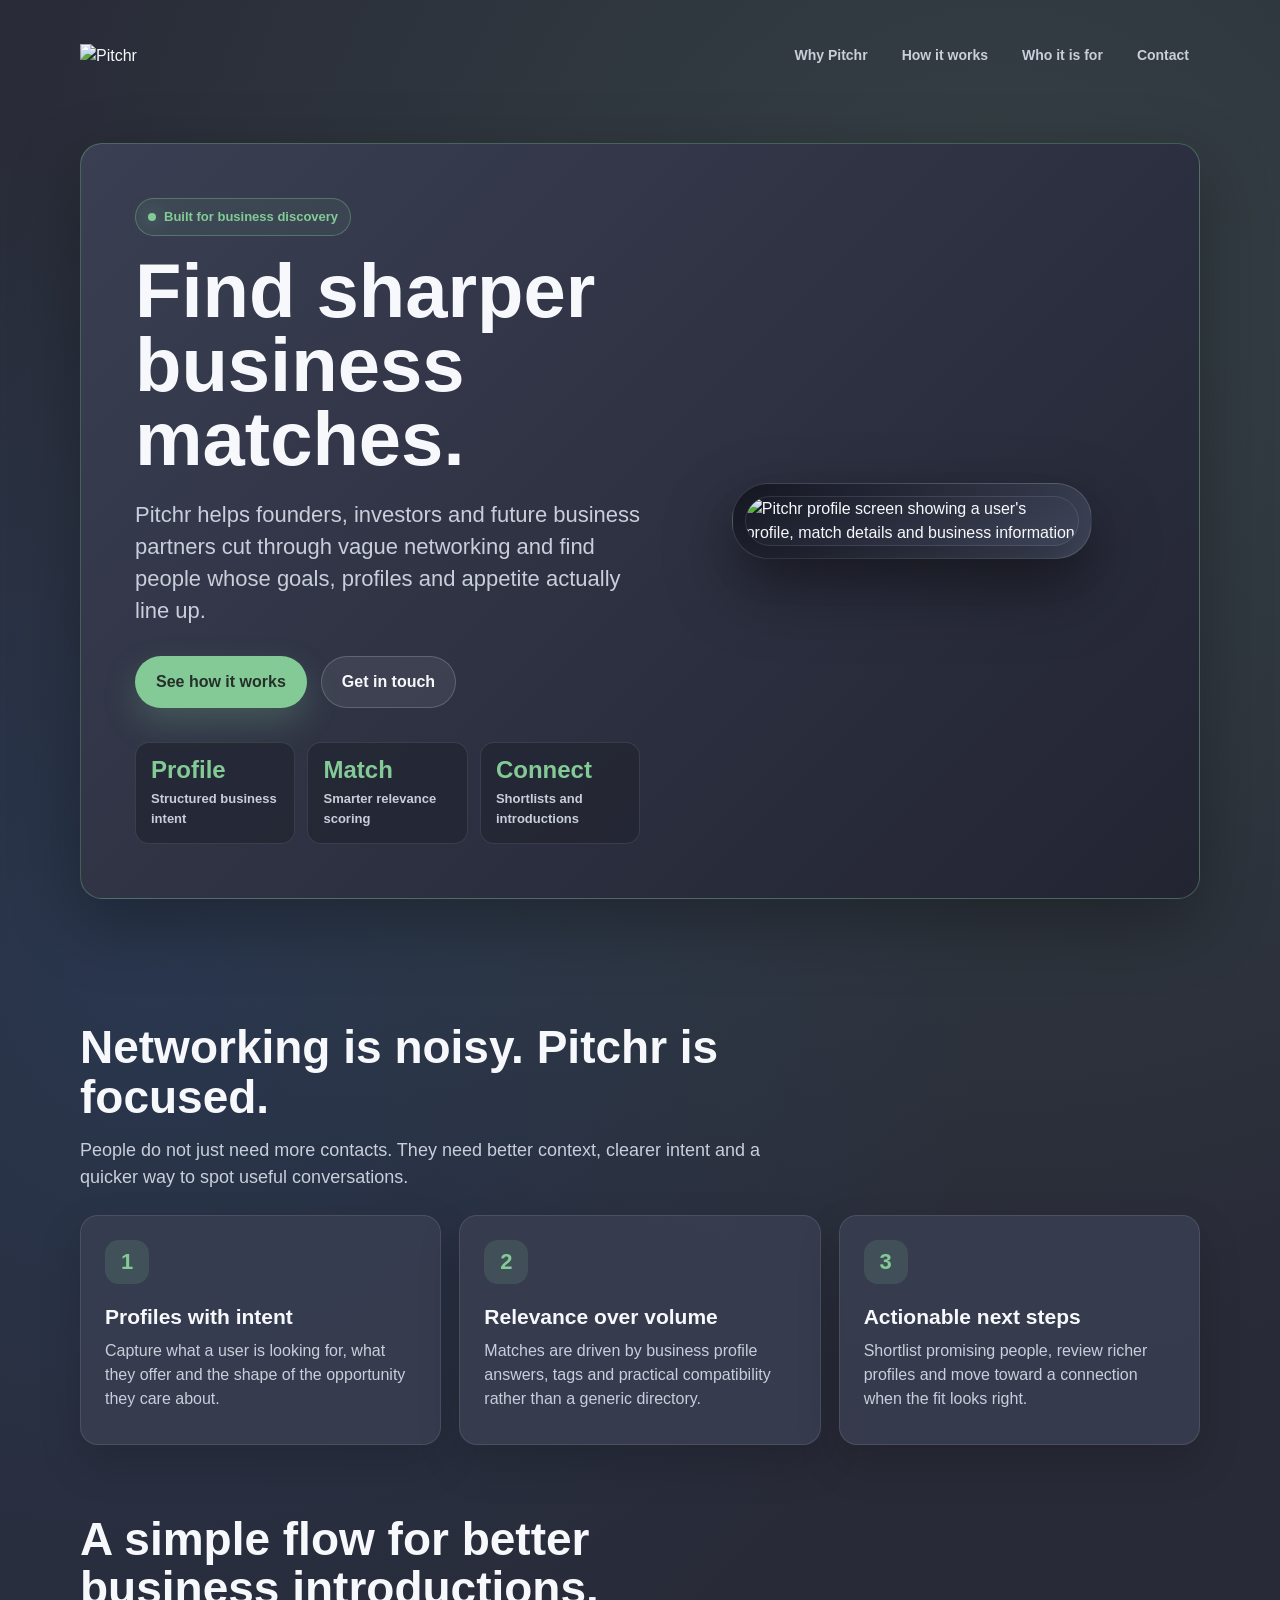
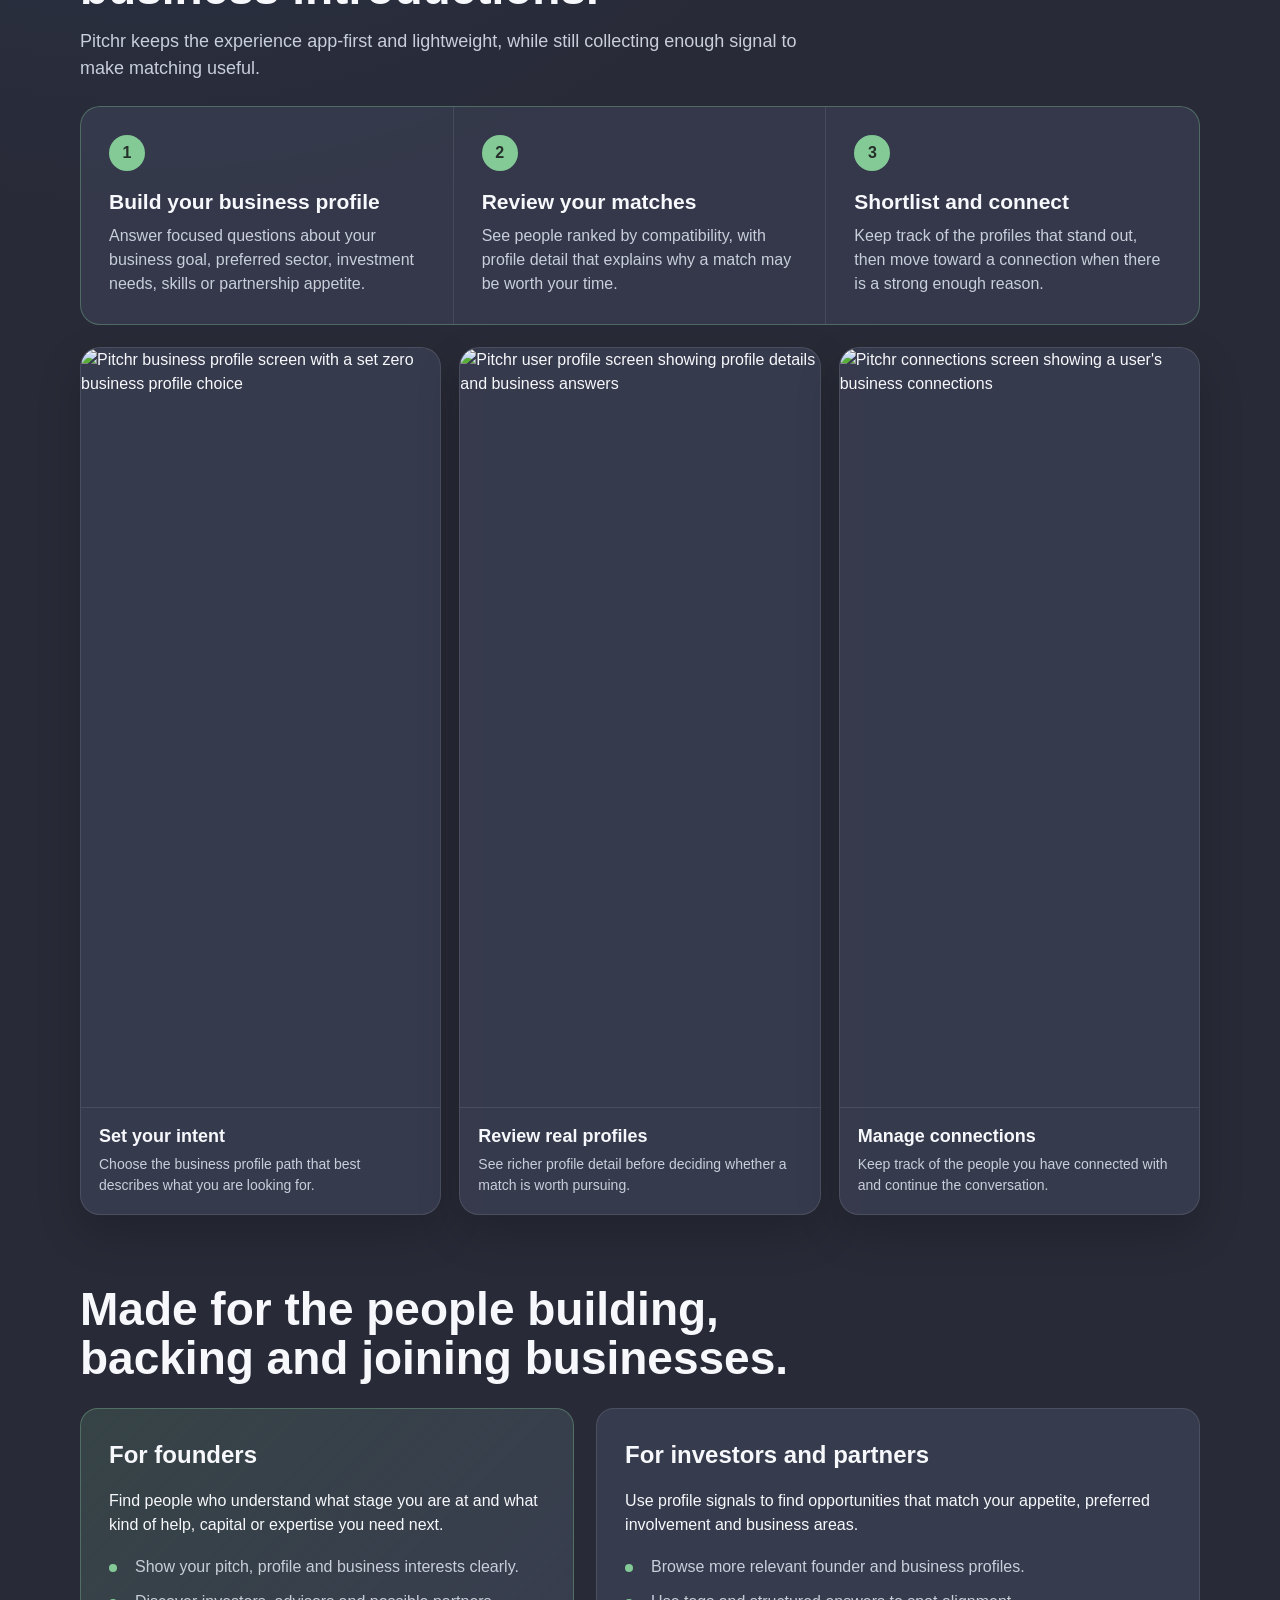
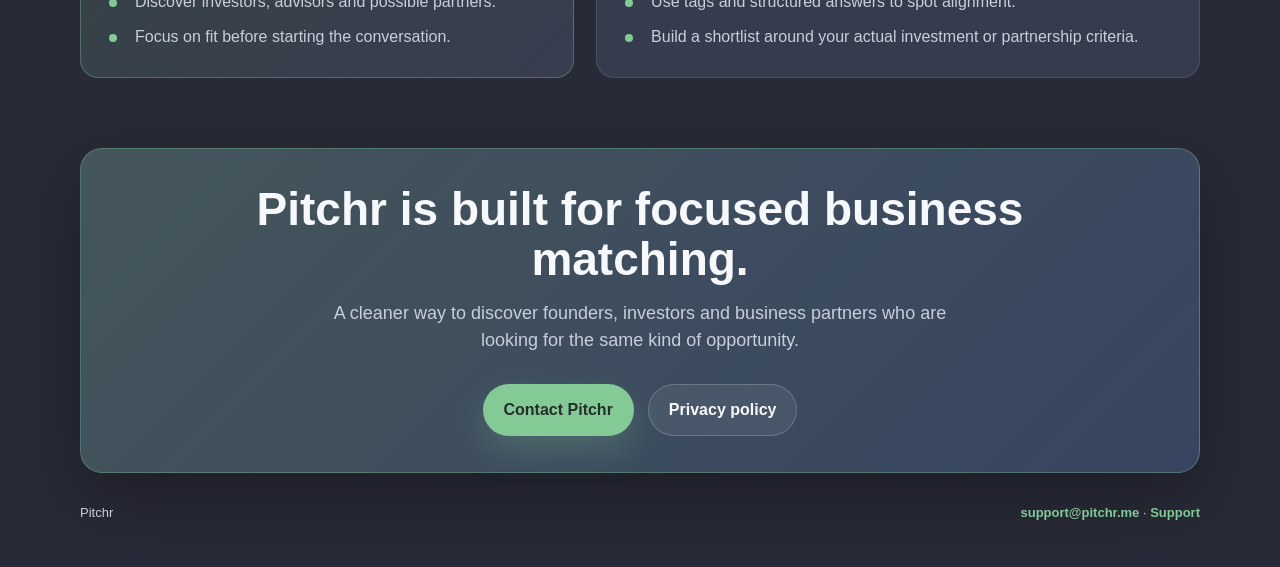
==== marketing/index.html @ c36b13b3 "Create index.html" ====
<!doctype html>
<html lang="en">
<head>
  <meta charset="utf-8">
  <meta name="viewport" content="width=device-width, initial-scale=1">
  <title>Pitchr - Business matching for founders, investors and partners</title>
  <meta name="description" content="Pitchr helps founders, investors and business partners find more relevant opportunities through structured profiles, smarter matches and focused connections.">
  <style>
    :root {
      --page: #282a37;
      --panel: #3a3f52;
      --panel-deep: #222431;
      --text: #f7f8fb;
      --muted: #c8ceda;
      --soft: #eef2f0;
      --green: #83ca96;
      --green-deep: #5fb878;
      --blue: #3493f5;
      --line: rgba(131, 202, 150, 0.34);
      --white-line: rgba(255, 255, 255, 0.10);
      --shadow: rgba(0, 0, 0, 0.30);
    }

    * {
      box-sizing: border-box;
    }

    html {
      scroll-behavior: smooth;
    }

    body {
      margin: 0;
      min-height: 100vh;
      background:
        radial-gradient(circle at 78% 8%, rgba(131, 202, 150, 0.14), transparent 30%),
        radial-gradient(circle at 12% 26%, rgba(52, 147, 245, 0.12), transparent 28%),
        var(--page);
      color: var(--text);
      font-family: Arial, Helvetica, sans-serif;
      line-height: 1.5;
    }

    a {
      color: inherit;
      text-decoration: none;
    }

    img {
      max-width: 100%;
    }

    .page {
      width: min(1120px, calc(100% - 32px));
      margin: 0 auto;
      padding: 26px 0 44px;
    }

    .nav {
      display: flex;
      align-items: center;
      justify-content: space-between;
      gap: 18px;
      padding: 10px 0 24px;
    }

    .logo {
      display: block;
      width: min(178px, 46vw);
      height: auto;
    }

    .nav-links {
      display: flex;
      align-items: center;
      gap: 12px;
      color: var(--muted);
      font-size: 14px;
      font-weight: 700;
    }

    .nav-links a {
      padding: 9px 11px;
      border-radius: 999px;
    }

    .nav-links a:hover,
    .nav-links a:focus {
      background: rgba(255, 255, 255, 0.08);
      color: var(--text);
    }

    .hero {
      position: relative;
      min-height: calc(100vh - 96px);
      display: grid;
      align-items: center;
      padding: 44px 0 54px;
    }

    .hero-card {
      position: relative;
      overflow: hidden;
      border: 1px solid var(--line);
      border-radius: 22px;
      background:
        linear-gradient(135deg, rgba(58, 63, 82, 0.98), rgba(34, 36, 49, 0.98)),
        var(--panel);
      box-shadow: 0 24px 70px var(--shadow);
    }

    .hero-inner {
      display: grid;
      grid-template-columns: minmax(0, 1.04fr) minmax(320px, 0.96fr);
      gap: 38px;
      align-items: center;
      padding: 54px;
    }

    .eyebrow {
      display: inline-flex;
      align-items: center;
      gap: 8px;
      width: fit-content;
      margin-bottom: 18px;
      padding: 8px 12px;
      border: 1px solid rgba(131, 202, 150, 0.36);
      border-radius: 999px;
      color: var(--green);
      background: rgba(131, 202, 150, 0.08);
      font-size: 13px;
      font-weight: 800;
    }

    .eyebrow::before {
      content: "";
      width: 8px;
      height: 8px;
      border-radius: 50%;
      background: var(--green);
      box-shadow: 0 0 18px rgba(131, 202, 150, 0.72);
    }

    h1 {
      margin: 0;
      max-width: 700px;
      font-size: clamp(42px, 6vw, 76px);
      line-height: 0.98;
      letter-spacing: 0;
    }

    .lead {
      max-width: 610px;
      margin: 22px 0 0;
      color: var(--muted);
      font-size: clamp(18px, 2vw, 22px);
      line-height: 1.45;
    }

    .actions {
      display: flex;
      flex-wrap: wrap;
      gap: 14px;
      margin-top: 30px;
    }

    .button {
      display: inline-flex;
      align-items: center;
      justify-content: center;
      min-height: 48px;
      padding: 13px 20px;
      border-radius: 999px;
      font-size: 16px;
      font-weight: 800;
      border: 1px solid transparent;
    }

    .button.primary {
      background: var(--green);
      color: #26302a;
      box-shadow: 0 14px 34px rgba(131, 202, 150, 0.24);
    }

    .button.secondary {
      color: var(--text);
      border-color: rgba(255, 255, 255, 0.18);
      background: rgba(255, 255, 255, 0.07);
    }

    .hero-proof {
      display: grid;
      grid-template-columns: repeat(3, minmax(0, 1fr));
      gap: 12px;
      margin-top: 34px;
      max-width: 620px;
    }

    .proof-item {
      padding: 15px;
      border: 1px solid var(--white-line);
      border-radius: 14px;
      background: rgba(34, 36, 49, 0.72);
    }

    .proof-value {
      display: block;
      color: var(--green);
      font-size: 24px;
      font-weight: 900;
      line-height: 1;
    }

    .proof-label {
      display: block;
      margin-top: 7px;
      color: var(--muted);
      font-size: 13px;
      font-weight: 700;
    }

    .hero-shot {
      justify-self: center;
      width: min(360px, 100%);
      padding: 12px;
      border: 1px solid rgba(255, 255, 255, 0.14);
      border-radius: 36px;
      background: linear-gradient(145deg, #151722, #41475c);
      box-shadow: 0 28px 70px rgba(0, 0, 0, 0.38);
    }

    .hero-shot img {
      display: block;
      width: 100%;
      border-radius: 26px;
      border: 1px solid rgba(255, 255, 255, 0.10);
      box-shadow: 0 18px 42px rgba(0, 0, 0, 0.24);
    }

    .screenshot-grid {
      display: grid;
      grid-template-columns: repeat(3, minmax(0, 1fr));
      gap: 18px;
      align-items: start;
      margin-top: 22px;
    }

    .screenshot-card {
      overflow: hidden;
      border-radius: 20px;
      border: 1px solid var(--white-line);
      background: rgba(58, 63, 82, 0.84);
      box-shadow: 0 18px 44px rgba(0, 0, 0, 0.18);
    }

    .screenshot-card img {
      display: block;
      width: 100%;
      aspect-ratio: 9 / 19;
      object-fit: cover;
      object-position: top center;
    }

    .screenshot-caption {
      padding: 18px;
      border-top: 1px solid rgba(255, 255, 255, 0.09);
    }

    .screenshot-caption h3 {
      margin: 0 0 6px;
      font-size: 18px;
      line-height: 1.2;
    }

    .screenshot-caption p {
      margin: 0;
      color: var(--muted);
      font-size: 14px;
    }

    .section {
      padding: 70px 0 0;
    }

    .section-head {
      max-width: 720px;
      margin-bottom: 24px;
    }

    h2 {
      margin: 0;
      font-size: clamp(30px, 4vw, 46px);
      line-height: 1.08;
      letter-spacing: 0;
    }

    .section-head p {
      margin: 14px 0 0;
      color: var(--muted);
      font-size: 18px;
    }

    .feature-grid {
      display: grid;
      grid-template-columns: repeat(3, minmax(0, 1fr));
      gap: 18px;
    }

    .feature-card {
      min-height: 230px;
      padding: 24px;
      border-radius: 18px;
      background: rgba(58, 63, 82, 0.84);
      border: 1px solid var(--white-line);
      box-shadow: 0 18px 44px rgba(0, 0, 0, 0.16);
    }

    .icon {
      display: grid;
      place-items: center;
      width: 44px;
      height: 44px;
      margin-bottom: 20px;
      border-radius: 14px;
      background: rgba(131, 202, 150, 0.15);
      color: var(--green);
      font-size: 22px;
      font-weight: 900;
    }

    .feature-card h3,
    .step h3 {
      margin: 0 0 10px;
      font-size: 21px;
      line-height: 1.2;
    }

    .feature-card p,
    .step p {
      margin: 0;
      color: var(--muted);
    }

    .steps {
      display: grid;
      grid-template-columns: repeat(3, minmax(0, 1fr));
      gap: 0;
      border: 1px solid var(--line);
      border-radius: 20px;
      overflow: hidden;
      background: rgba(58, 63, 82, 0.72);
    }

    .step {
      padding: 28px;
      border-right: 1px solid rgba(255, 255, 255, 0.09);
    }

    .step:last-child {
      border-right: 0;
    }

    .step-number {
      display: inline-grid;
      place-items: center;
      width: 36px;
      height: 36px;
      margin-bottom: 18px;
      border-radius: 50%;
      background: var(--green);
      color: #26302a;
      font-weight: 900;
    }

    .audience {
      display: grid;
      grid-template-columns: 0.9fr 1.1fr;
      gap: 22px;
      align-items: stretch;
    }

    .audience-panel {
      padding: 28px;
      border-radius: 18px;
      background: rgba(58, 63, 82, 0.86);
      border: 1px solid var(--white-line);
    }

    .audience-panel.highlight {
      border-color: var(--line);
      background:
        linear-gradient(135deg, rgba(131, 202, 150, 0.16), rgba(58, 63, 82, 0.90));
    }

    .audience-panel h3 {
      margin: 0 0 12px;
      font-size: 24px;
    }

    .audience-list {
      display: grid;
      gap: 11px;
      margin: 18px 0 0;
      padding: 0;
      list-style: none;
    }

    .audience-list li {
      position: relative;
      padding-left: 26px;
      color: var(--muted);
    }

    .audience-list li::before {
      content: "";
      position: absolute;
      left: 0;
      top: 9px;
      width: 8px;
      height: 8px;
      border-radius: 50%;
      background: var(--green);
    }

    .cta {
      margin-top: 70px;
      padding: 36px;
      border-radius: 22px;
      border: 1px solid var(--line);
      background:
        linear-gradient(135deg, rgba(131, 202, 150, 0.18), rgba(52, 147, 245, 0.10)),
        rgba(58, 63, 82, 0.88);
      box-shadow: 0 24px 70px var(--shadow);
      text-align: center;
    }

    .cta h2 {
      max-width: 780px;
      margin: 0 auto;
    }

    .cta p {
      max-width: 640px;
      margin: 16px auto 0;
      color: var(--muted);
      font-size: 18px;
    }

    .cta .actions {
      justify-content: center;
    }

    footer {
      display: flex;
      justify-content: space-between;
      gap: 16px;
      flex-wrap: wrap;
      padding: 30px 0 0;
      color: var(--muted);
      font-size: 13px;
    }

    footer a {
      color: var(--green);
      font-weight: 800;
    }

    @media (max-width: 900px) {
      .hero {
        min-height: auto;
      }

      .hero-inner,
      .audience {
        grid-template-columns: 1fr;
      }

      .hero-shot {
        width: min(340px, 100%);
      }

      .feature-grid,
      .steps,
      .screenshot-grid {
        grid-template-columns: 1fr;
      }

      .step {
        border-right: 0;
        border-bottom: 1px solid rgba(255, 255, 255, 0.09);
      }

      .step:last-child {
        border-bottom: 0;
      }
    }

    @media (max-width: 640px) {
      .page {
        width: min(100% - 20px, 1120px);
        padding-top: 16px;
      }

      .nav {
        align-items: flex-start;
      }

      .nav-links {
        display: none;
      }

      .hero-inner {
        padding: 30px 20px;
      }

      .hero-proof {
        grid-template-columns: 1fr;
      }

      .section {
        padding-top: 48px;
      }

      .feature-card,
      .step,
      .audience-panel,
      .cta {
        padding: 22px;
      }
    }
  </style>
</head>
<body>
  <div class="page">
    <nav class="nav" aria-label="Main navigation">
      <a href="#top" aria-label="Pitchr home">
        <img class="logo" src="../assets/images/pitchr_logo.png" alt="Pitchr">
      </a>
      <div class="nav-links">
        <a href="#why">Why Pitchr</a>
        <a href="#how">How it works</a>
        <a href="#who">Who it is for</a>
        <a href="mailto:support@pitchr.me">Contact</a>
      </div>
    </nav>

    <main id="top">
      <section class="hero" aria-labelledby="hero-title">
        <div class="hero-card">
          <div class="hero-inner">
            <div>
              <span class="eyebrow">Built for business discovery</span>
              <h1 id="hero-title">Find sharper business matches.</h1>
              <p class="lead">
                Pitchr helps founders, investors and future business partners cut through vague networking and find people whose goals, profiles and appetite actually line up.
              </p>
              <div class="actions">
                <a class="button primary" href="#how">See how it works</a>
                <a class="button secondary" href="mailto:support@pitchr.me">Get in touch</a>
              </div>
              <div class="hero-proof" aria-label="Pitchr highlights">
                <div class="proof-item">
                  <span class="proof-value">Profile</span>
                  <span class="proof-label">Structured business intent</span>
                </div>
                <div class="proof-item">
                  <span class="proof-value">Match</span>
                  <span class="proof-label">Smarter relevance scoring</span>
                </div>
                <div class="proof-item">
                  <span class="proof-value">Connect</span>
                  <span class="proof-label">Shortlists and introductions</span>
                </div>
              </div>
            </div>

            <div class="hero-shot" aria-label="Pitchr app profile preview">
              <img src="einstein_profile.png" alt="Pitchr profile screen showing a user's profile, match details and business information">
            </div>
          </div>
        </div>
      </section>

      <section class="section" id="why" aria-labelledby="why-title">
        <div class="section-head">
          <h2 id="why-title">Networking is noisy. Pitchr is focused.</h2>
          <p>
            People do not just need more contacts. They need better context, clearer intent and a quicker way to spot useful conversations.
          </p>
        </div>
        <div class="feature-grid">
          <article class="feature-card">
            <div class="icon">1</div>
            <h3>Profiles with intent</h3>
            <p>Capture what a user is looking for, what they offer and the shape of the opportunity they care about.</p>
          </article>
          <article class="feature-card">
            <div class="icon">2</div>
            <h3>Relevance over volume</h3>
            <p>Matches are driven by business profile answers, tags and practical compatibility rather than a generic directory.</p>
          </article>
          <article class="feature-card">
            <div class="icon">3</div>
            <h3>Actionable next steps</h3>
            <p>Shortlist promising people, review richer profiles and move toward a connection when the fit looks right.</p>
          </article>
        </div>
      </section>

      <section class="section" id="how" aria-labelledby="how-title">
        <div class="section-head">
          <h2 id="how-title">A simple flow for better business introductions.</h2>
          <p>
            Pitchr keeps the experience app-first and lightweight, while still collecting enough signal to make matching useful.
          </p>
        </div>
        <div class="steps">
          <article class="step">
            <span class="step-number">1</span>
            <h3>Build your business profile</h3>
            <p>Answer focused questions about your business goal, preferred sector, investment needs, skills or partnership appetite.</p>
          </article>
          <article class="step">
            <span class="step-number">2</span>
            <h3>Review your matches</h3>
            <p>See people ranked by compatibility, with profile detail that explains why a match may be worth your time.</p>
          </article>
          <article class="step">
            <span class="step-number">3</span>
            <h3>Shortlist and connect</h3>
            <p>Keep track of the profiles that stand out, then move toward a connection when there is a strong enough reason.</p>
          </article>
        </div>
        <div class="screenshot-grid" aria-label="Pitchr app screenshots">
          <article class="screenshot-card">
            <img src="business_profile.png" alt="Pitchr business profile screen with a set zero business profile choice">
            <div class="screenshot-caption">
              <h3>Set your intent</h3>
              <p>Choose the business profile path that best describes what you are looking for.</p>
            </div>
          </article>
          <article class="screenshot-card">
            <img src="einstein_profile.png" alt="Pitchr user profile screen showing profile details and business answers">
            <div class="screenshot-caption">
              <h3>Review real profiles</h3>
              <p>See richer profile detail before deciding whether a match is worth pursuing.</p>
            </div>
          </article>
          <article class="screenshot-card">
            <img src="connections.png" alt="Pitchr connections screen showing a user's business connections">
            <div class="screenshot-caption">
              <h3>Manage connections</h3>
              <p>Keep track of the people you have connected with and continue the conversation.</p>
            </div>
          </article>
        </div>
      </section>

      <section class="section" id="who" aria-labelledby="who-title">
        <div class="section-head">
          <h2 id="who-title">Made for the people building, backing and joining businesses.</h2>
        </div>
        <div class="audience">
          <article class="audience-panel highlight">
            <h3>For founders</h3>
            <p>Find people who understand what stage you are at and what kind of help, capital or expertise you need next.</p>
            <ul class="audience-list">
              <li>Show your pitch, profile and business interests clearly.</li>
              <li>Discover investors, advisors and possible partners.</li>
              <li>Focus on fit before starting the conversation.</li>
            </ul>
          </article>
          <article class="audience-panel">
            <h3>For investors and partners</h3>
            <p>Use profile signals to find opportunities that match your appetite, preferred involvement and business areas.</p>
            <ul class="audience-list">
              <li>Browse more relevant founder and business profiles.</li>
              <li>Use tags and structured answers to spot alignment.</li>
              <li>Build a shortlist around your actual investment or partnership criteria.</li>
            </ul>
          </article>
        </div>
      </section>

      <section class="cta" aria-labelledby="cta-title">
        <h2 id="cta-title">Pitchr is built for focused business matching.</h2>
        <p>
          A cleaner way to discover founders, investors and business partners who are looking for the same kind of opportunity.
        </p>
        <div class="actions">
          <a class="button primary" href="mailto:support@pitchr.me">Contact Pitchr</a>
          <a class="button secondary" href="https://www.pitchr.me/privacy-policy/">Privacy policy</a>
        </div>
      </section>
    </main>

    <footer>
      <span>Pitchr</span>
      <span><a href="mailto:support@pitchr.me">support@pitchr.me</a> · <a href="https://www.pitchr.me/support/">Support</a></span>
    </footer>
  </div>
</body>
</html>
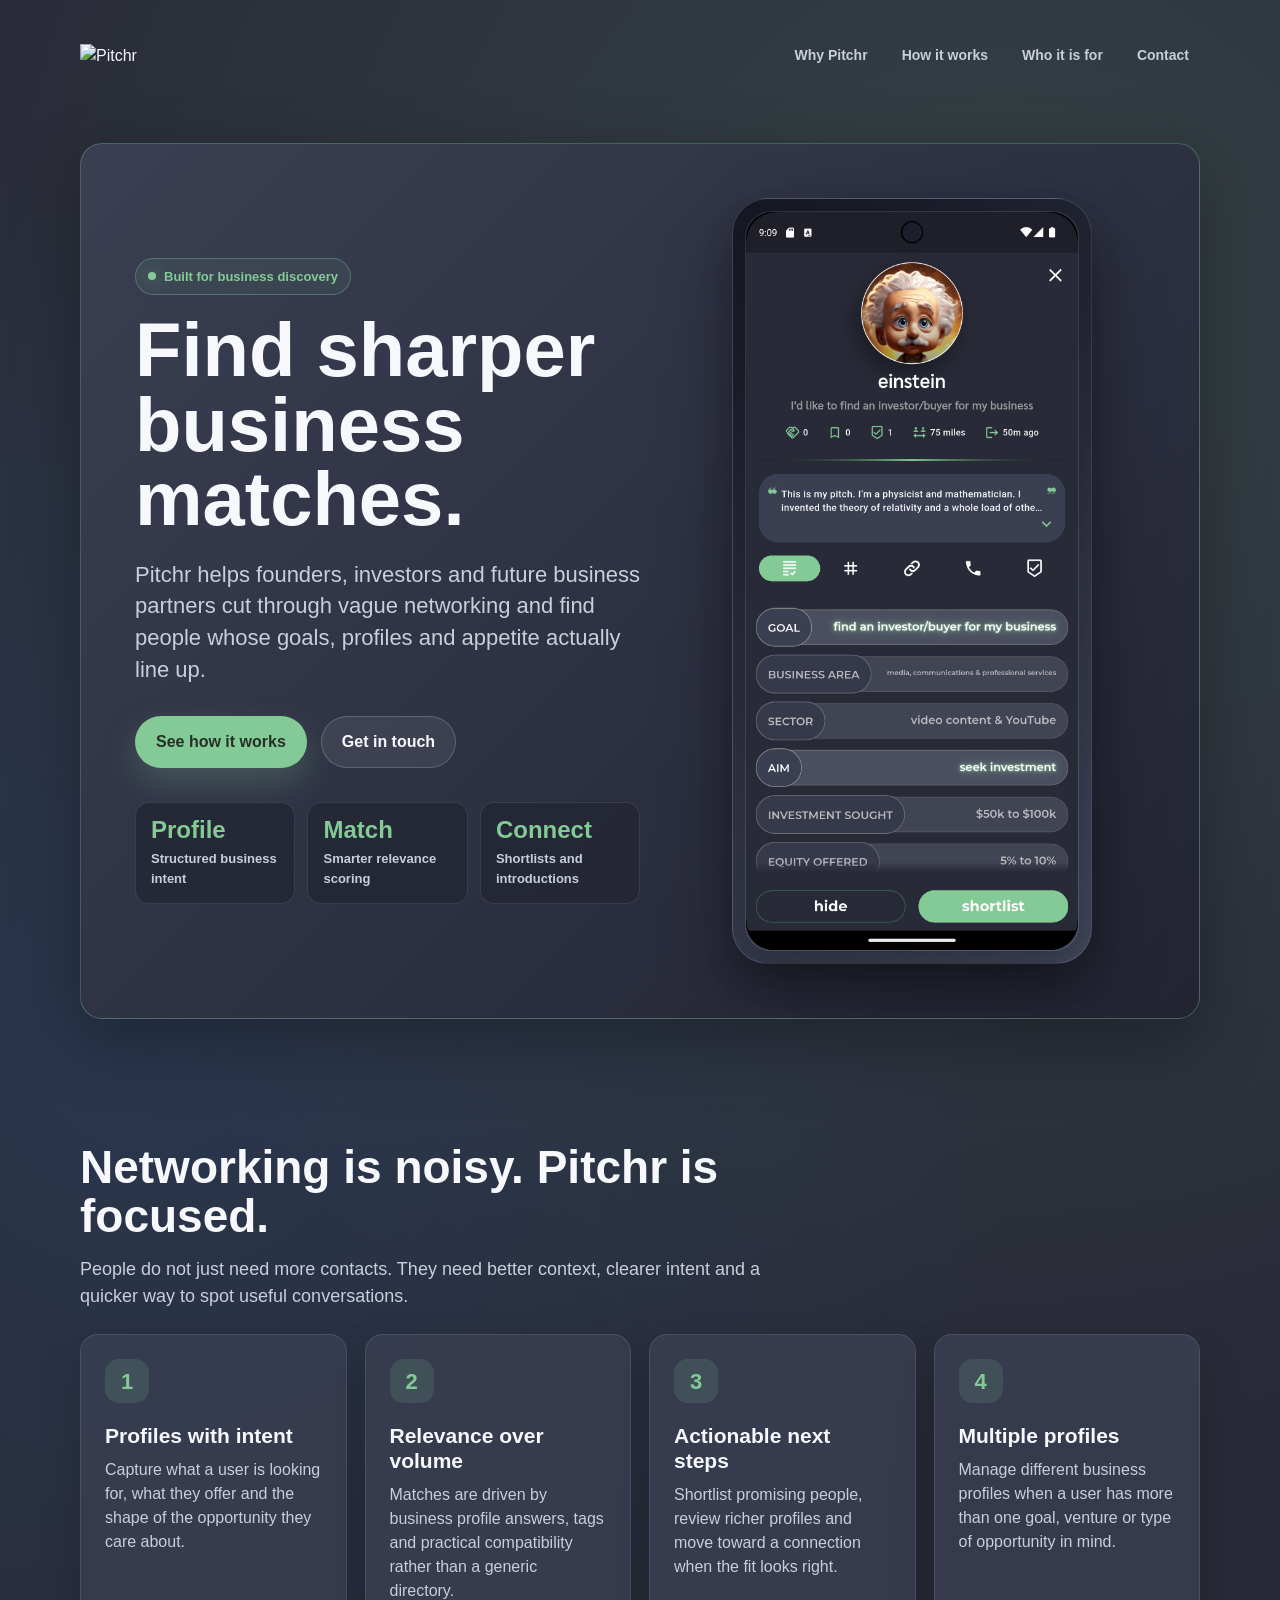
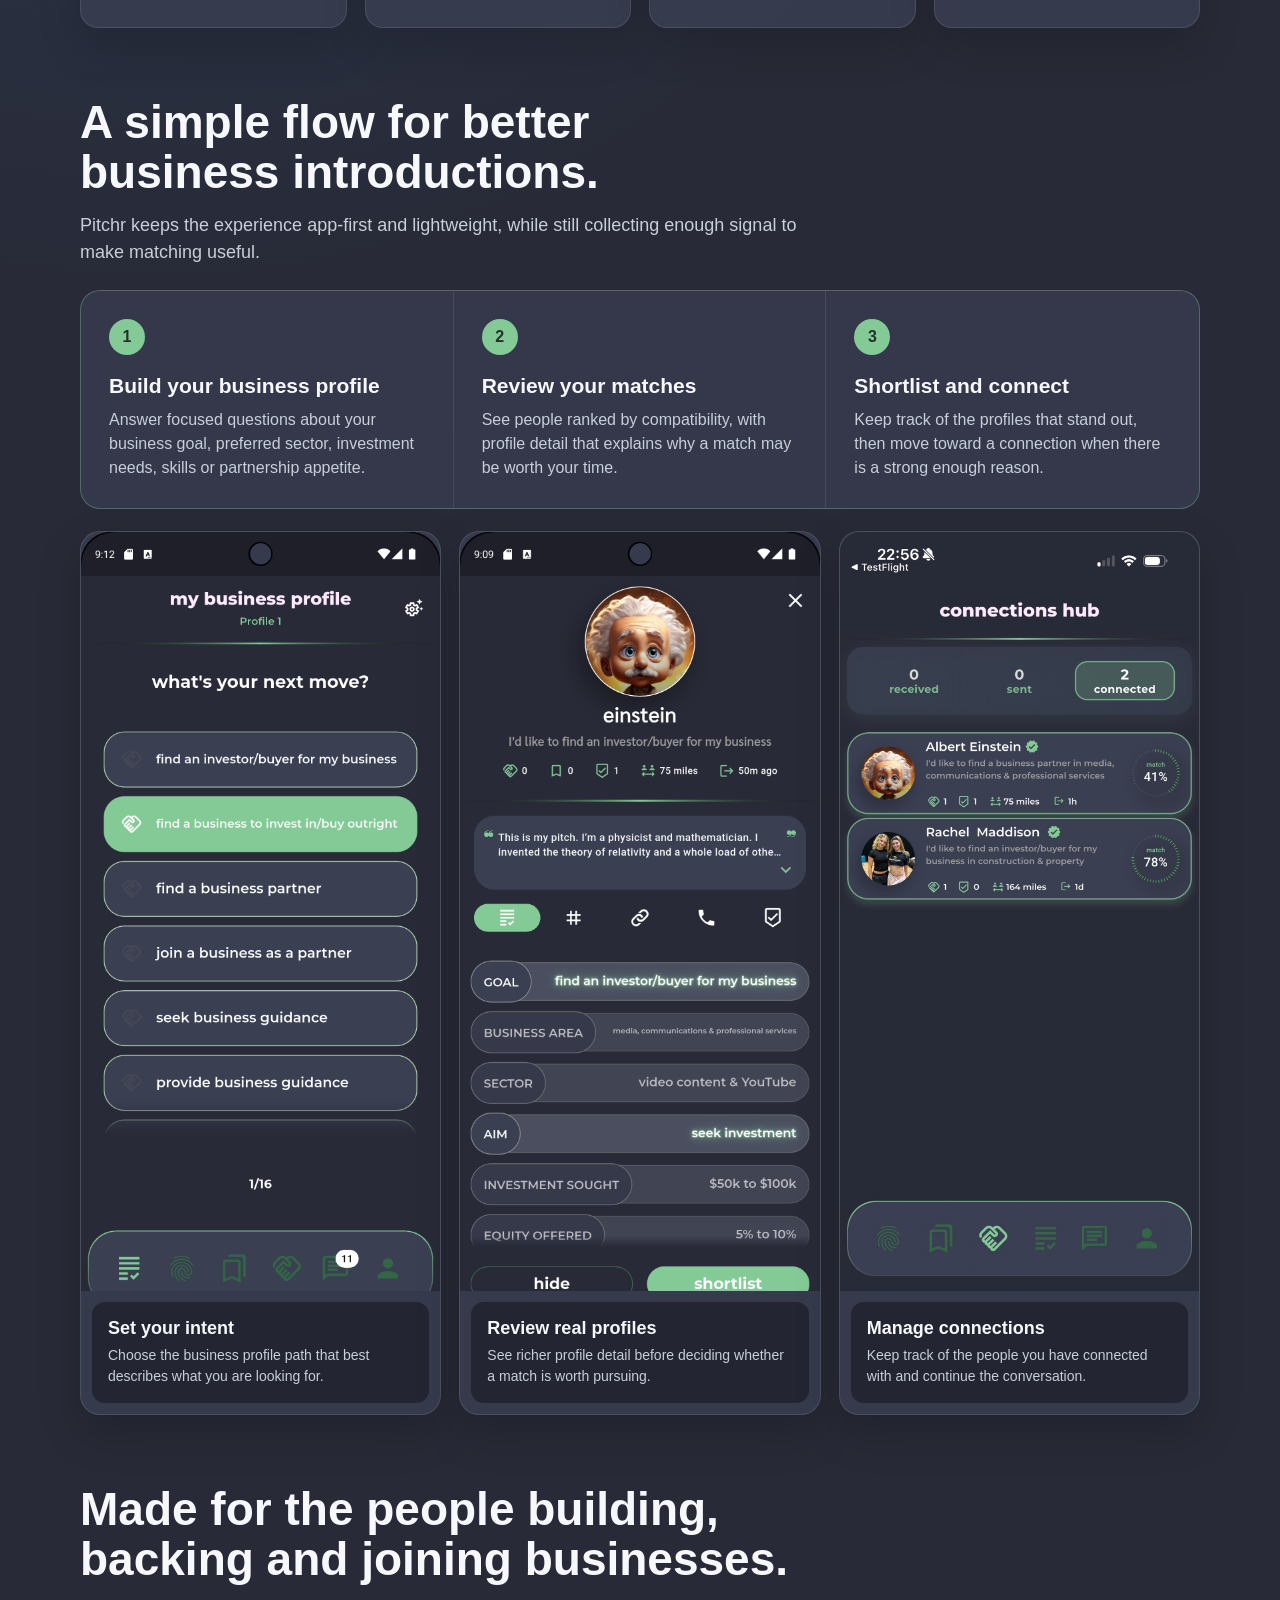
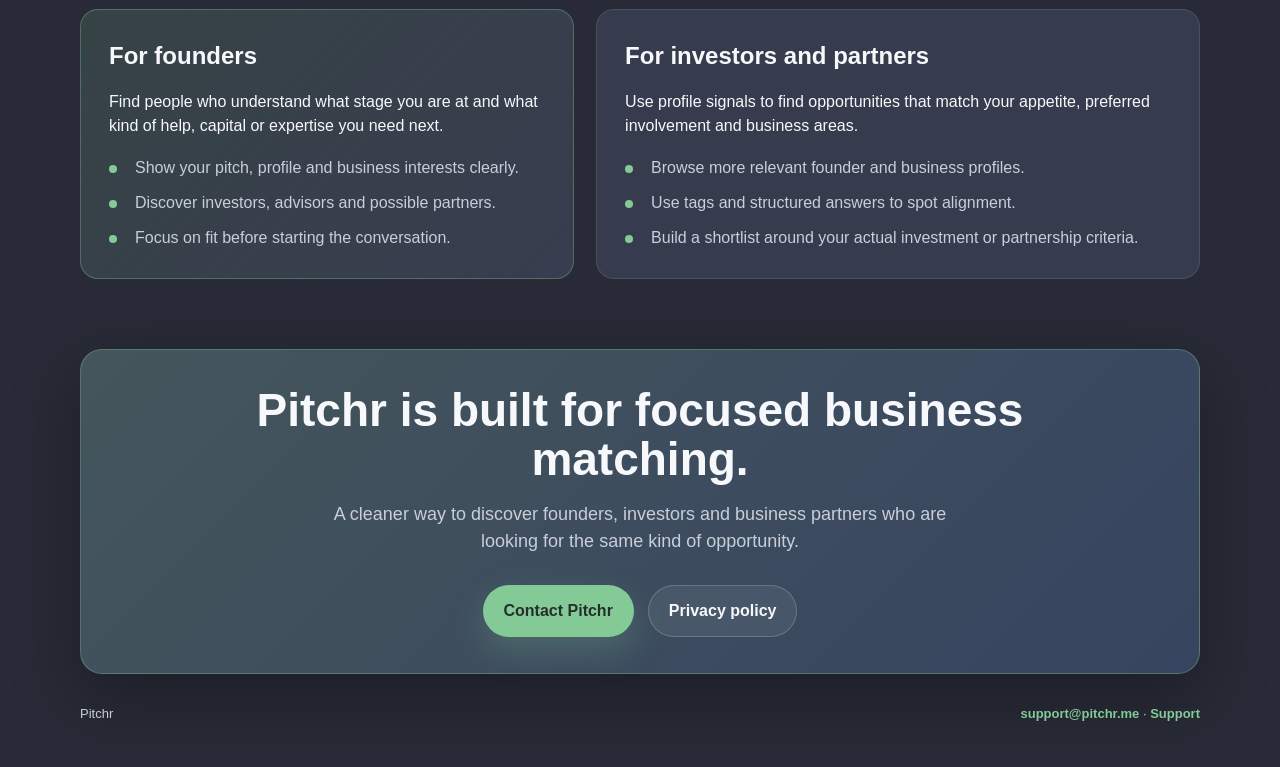
==== commit 5ae2e036: "Update index.html" ====
--- a/marketing/index.html
+++ b/marketing/index.html
@@ -246,7 +246,6 @@
     }
 
     .screenshot-card {
-      overflow: hidden;
       border-radius: 20px;
       border: 1px solid var(--white-line);
       background: rgba(58, 63, 82, 0.84);
@@ -256,14 +255,18 @@
     .screenshot-card img {
       display: block;
       width: 100%;
+      border-radius: 20px 20px 0 0;
       aspect-ratio: 9 / 19;
       object-fit: cover;
       object-position: top center;
     }
 
     .screenshot-caption {
-      padding: 18px;
-      border-top: 1px solid rgba(255, 255, 255, 0.09);
+      margin: 10px;
+      padding: 16px;
+      border: 1px solid rgba(255, 255, 255, 0.09);
+      border-radius: 14px;
+      background: rgba(34, 36, 49, 0.92);
     }
 
     .screenshot-caption h3 {
@@ -304,6 +307,10 @@
       display: grid;
       grid-template-columns: repeat(3, minmax(0, 1fr));
       gap: 18px;
+    }
+
+    .feature-grid.four {
+      grid-template-columns: repeat(4, minmax(0, 1fr));
     }
 
     .feature-card {
@@ -480,6 +487,7 @@
       }
 
       .feature-grid,
+      .feature-grid.four,
       .steps,
       .screenshot-grid {
         grid-template-columns: 1fr;
@@ -588,7 +596,7 @@
             People do not just need more contacts. They need better context, clearer intent and a quicker way to spot useful conversations.
           </p>
         </div>
-        <div class="feature-grid">
+        <div class="feature-grid four">
           <article class="feature-card">
             <div class="icon">1</div>
             <h3>Profiles with intent</h3>
@@ -603,6 +611,11 @@
             <div class="icon">3</div>
             <h3>Actionable next steps</h3>
             <p>Shortlist promising people, review richer profiles and move toward a connection when the fit looks right.</p>
+          </article>
+          <article class="feature-card">
+            <div class="icon">4</div>
+            <h3>Multiple profiles</h3>
+            <p>Manage different business profiles when a user has more than one goal, venture or type of opportunity in mind.</p>
           </article>
         </div>
       </section>
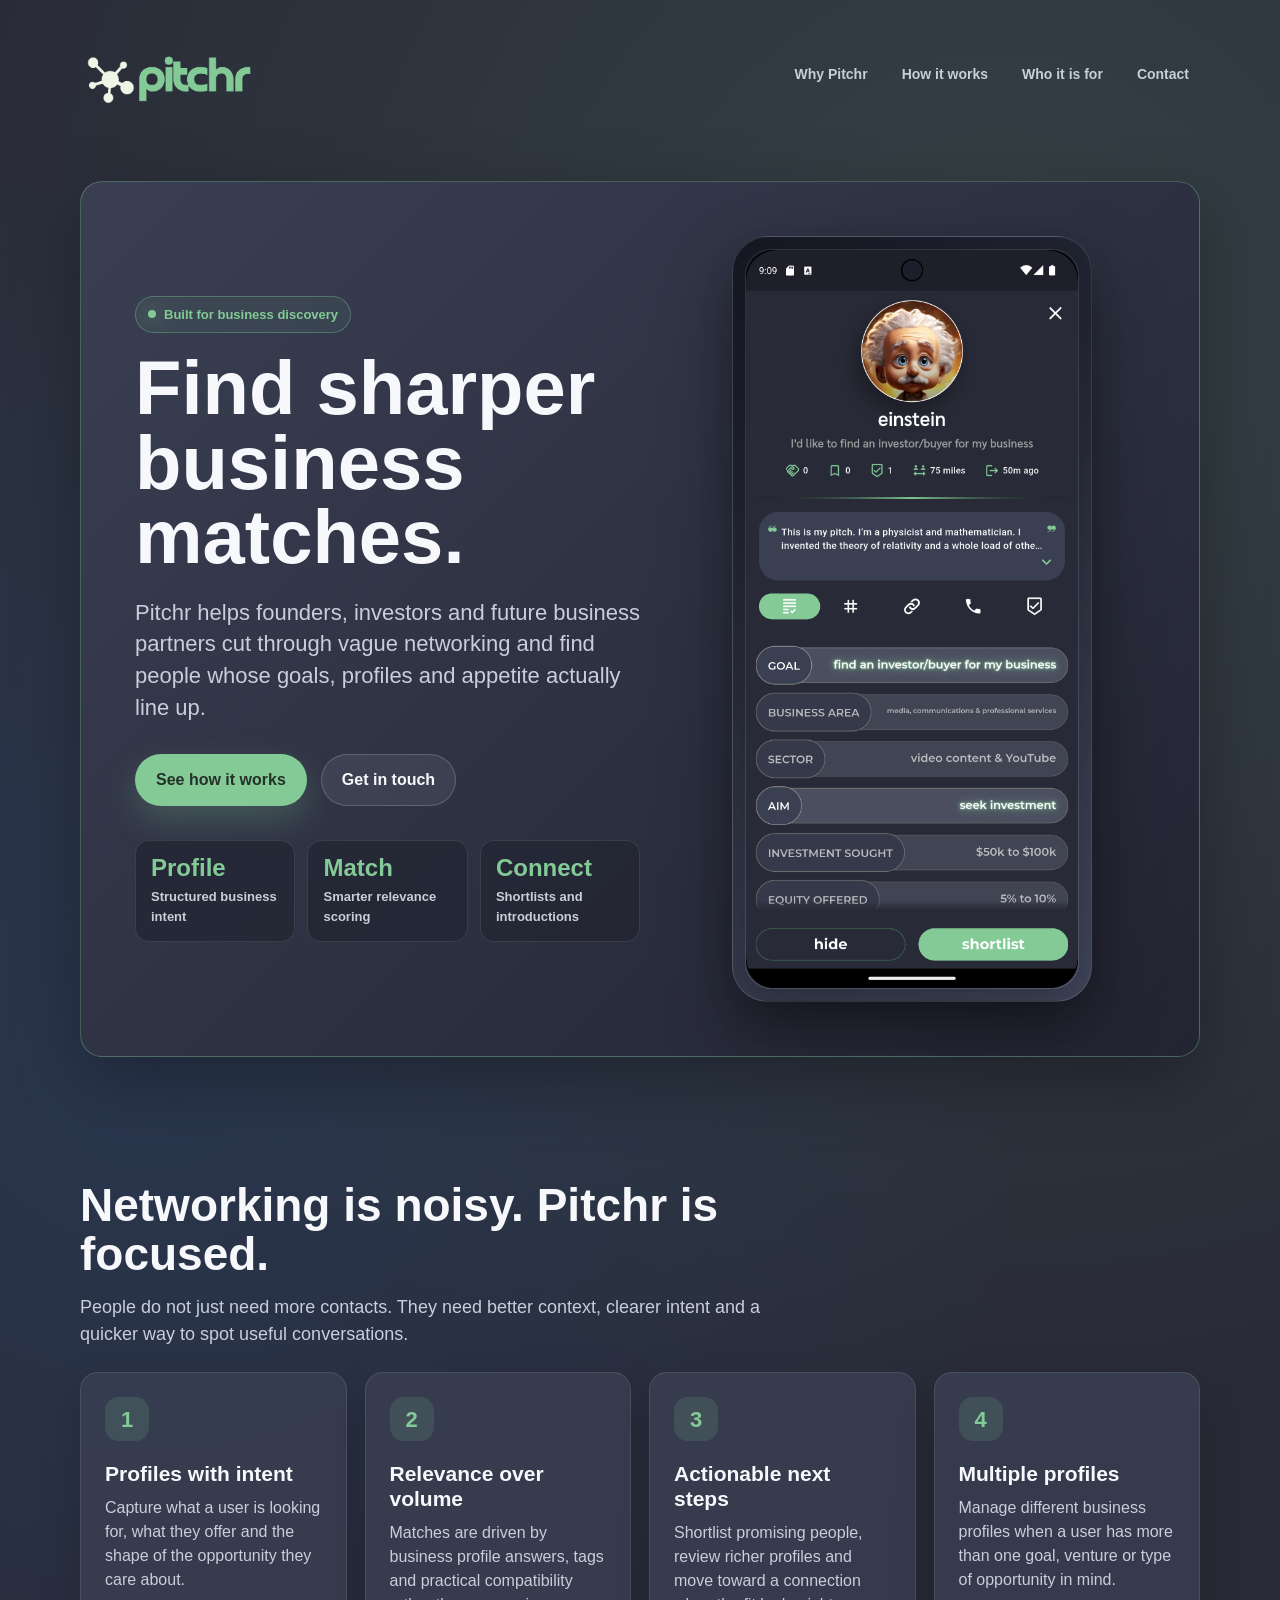
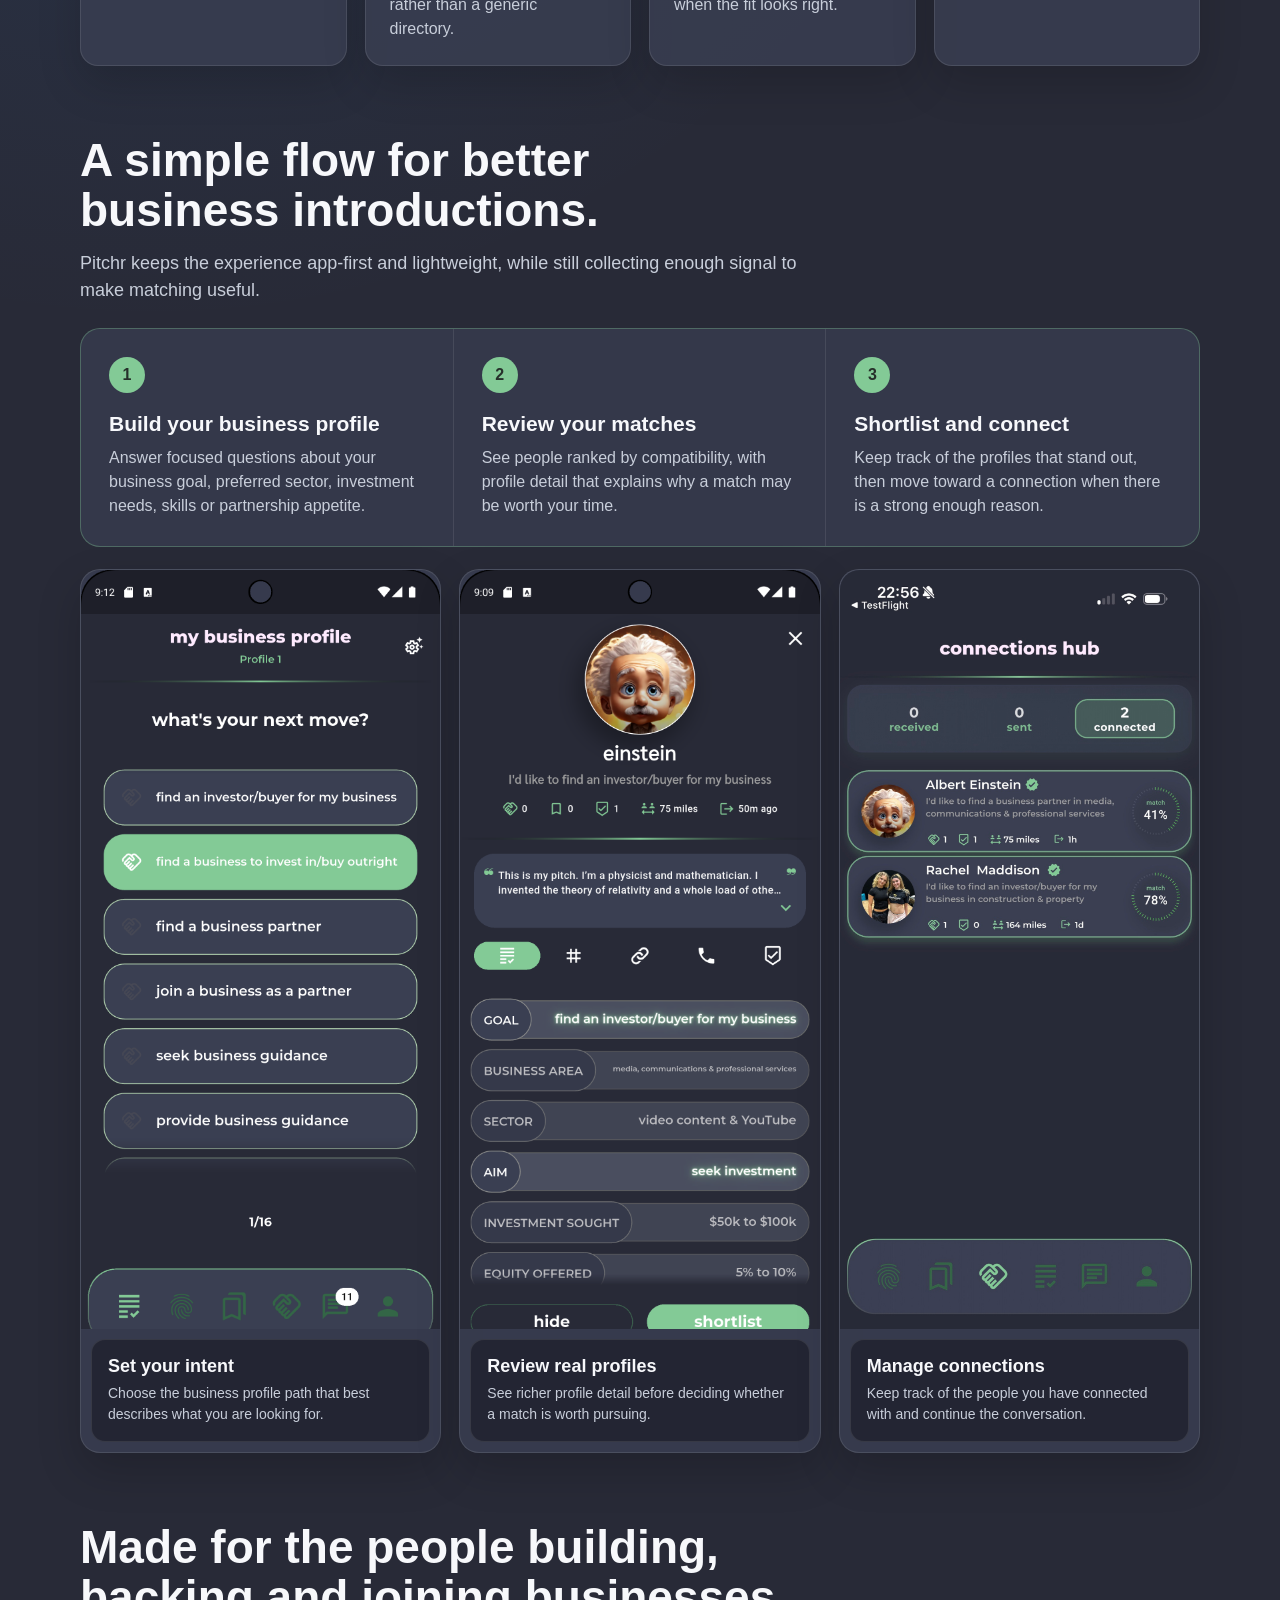
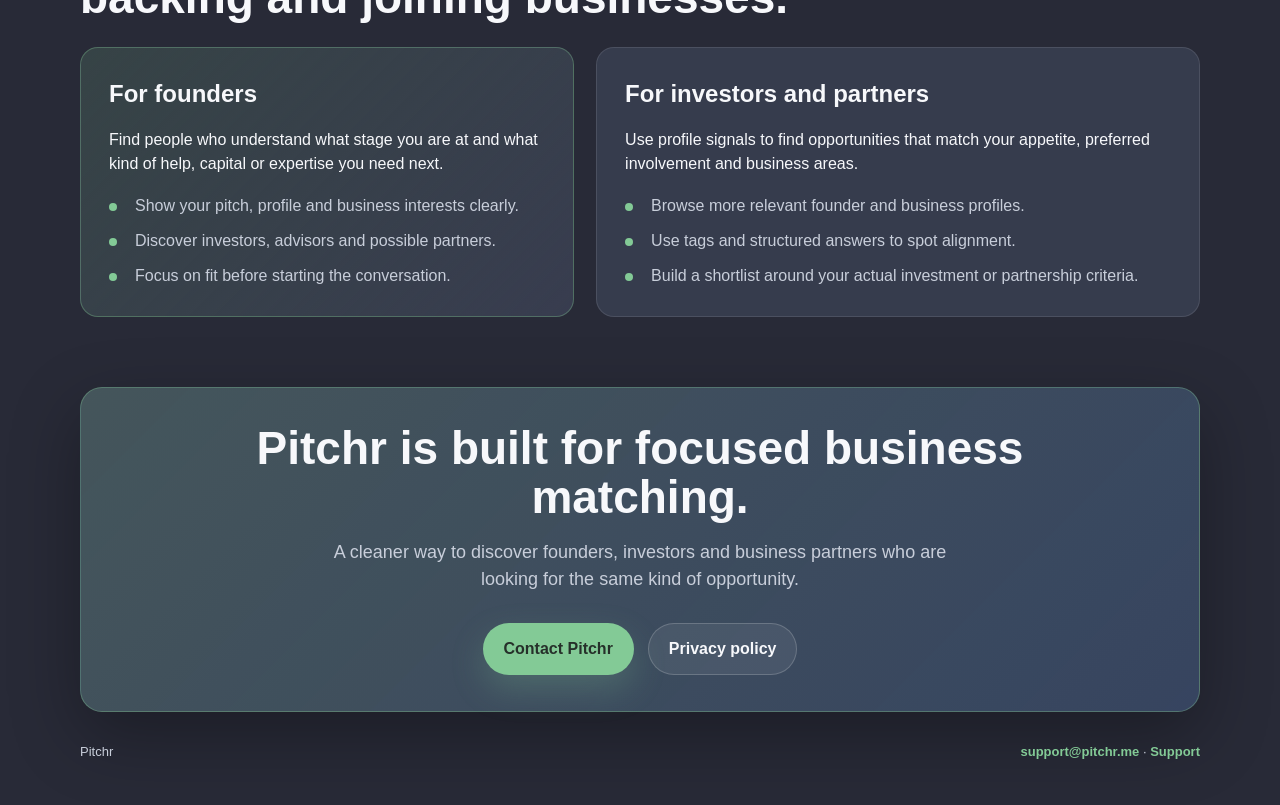
==== commit 5d7d2fd6: "Update index.html" ====
--- a/marketing/index.html
+++ b/marketing/index.html
@@ -542,7 +542,7 @@
   <div class="page">
     <nav class="nav" aria-label="Main navigation">
       <a href="#top" aria-label="Pitchr home">
-        <img class="logo" src="../assets/images/pitchr_logo.png" alt="Pitchr">
+        <img class="logo" src="pitchr_logo.png" alt="Pitchr">
       </a>
       <div class="nav-links">
         <a href="#why">Why Pitchr</a>
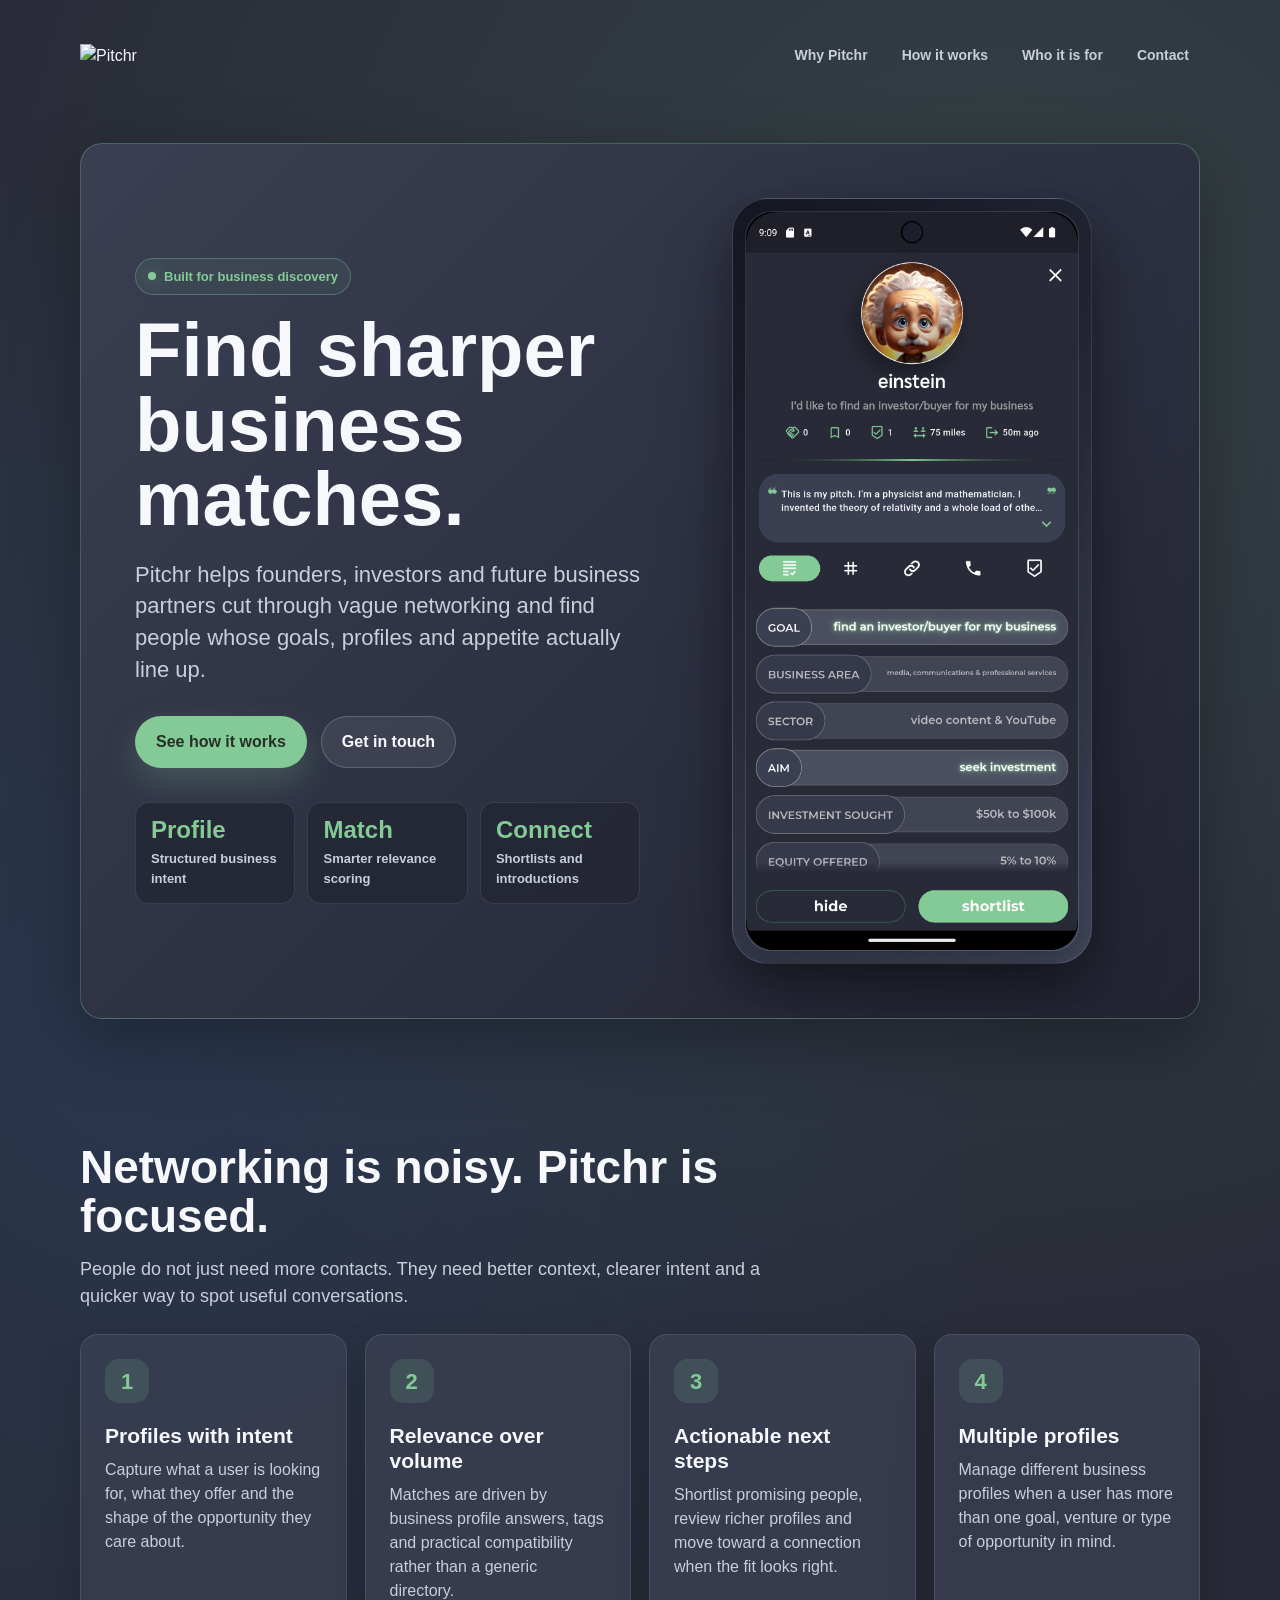
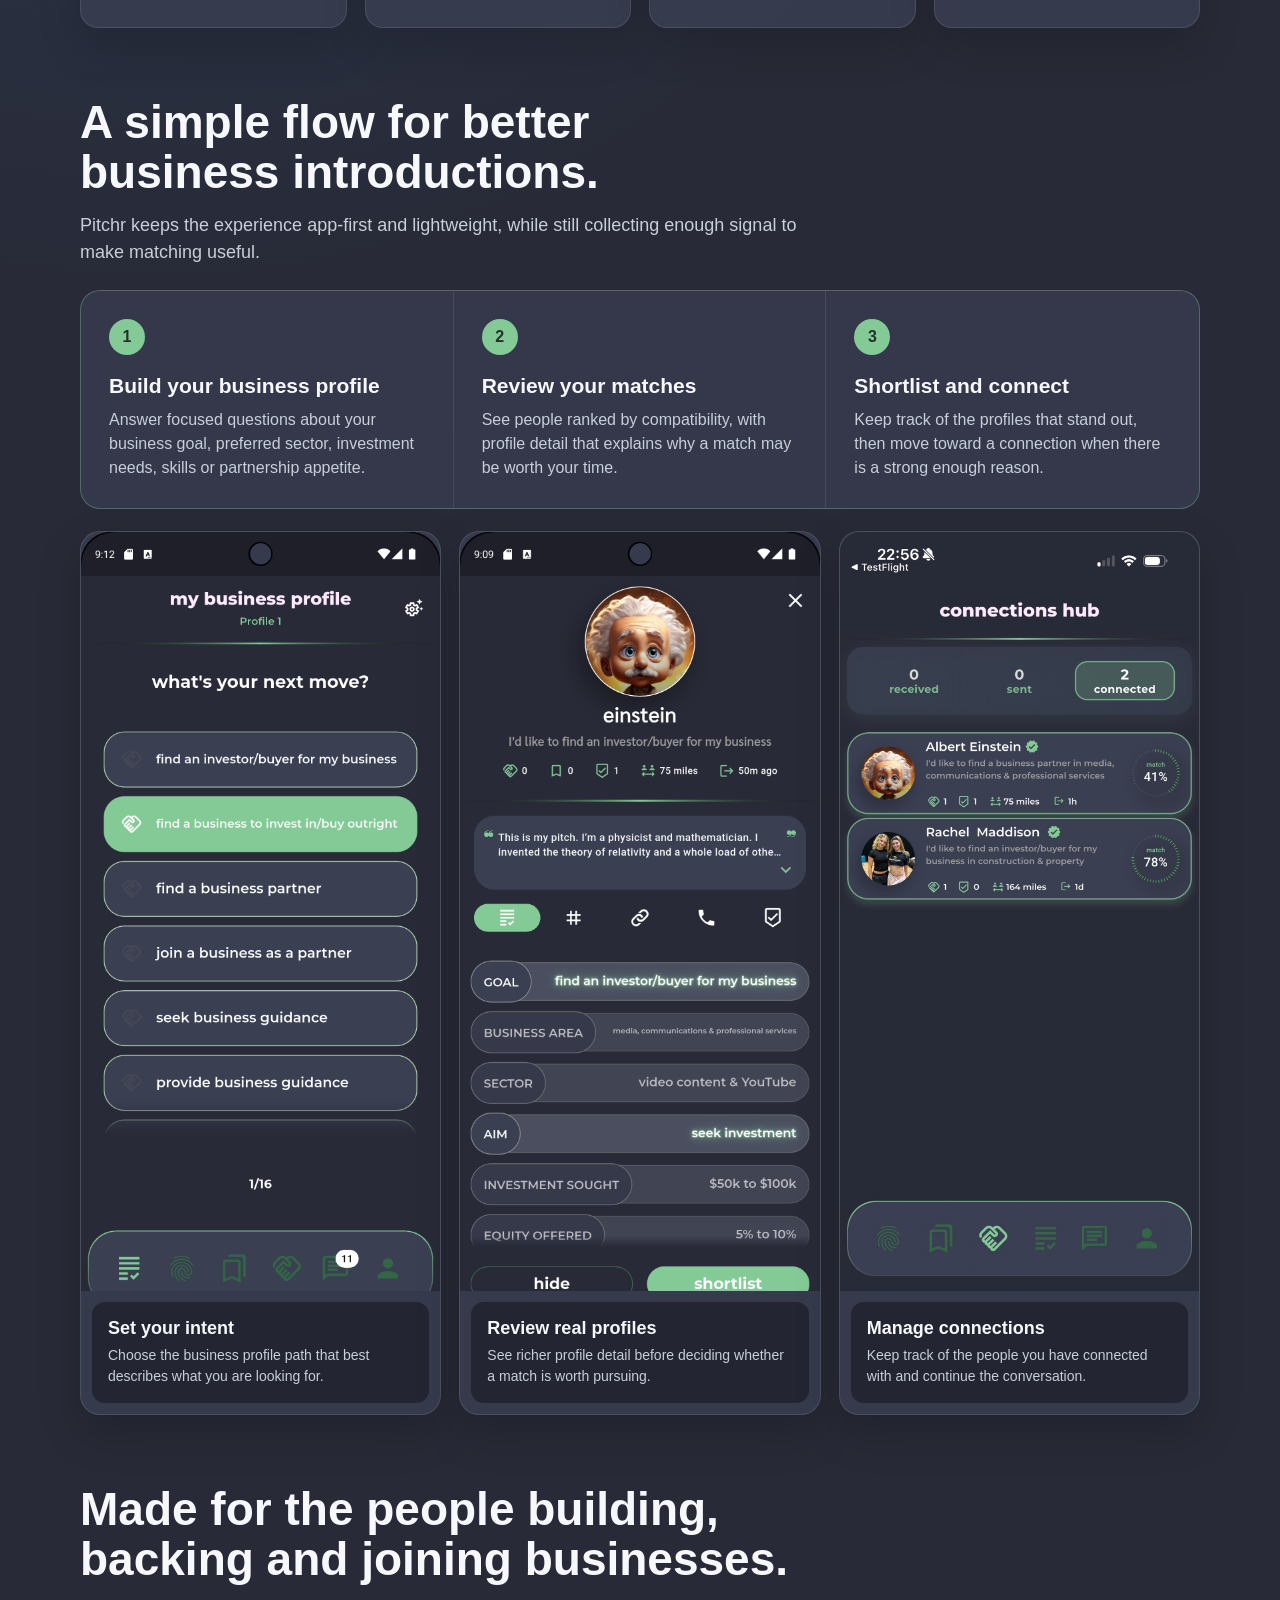
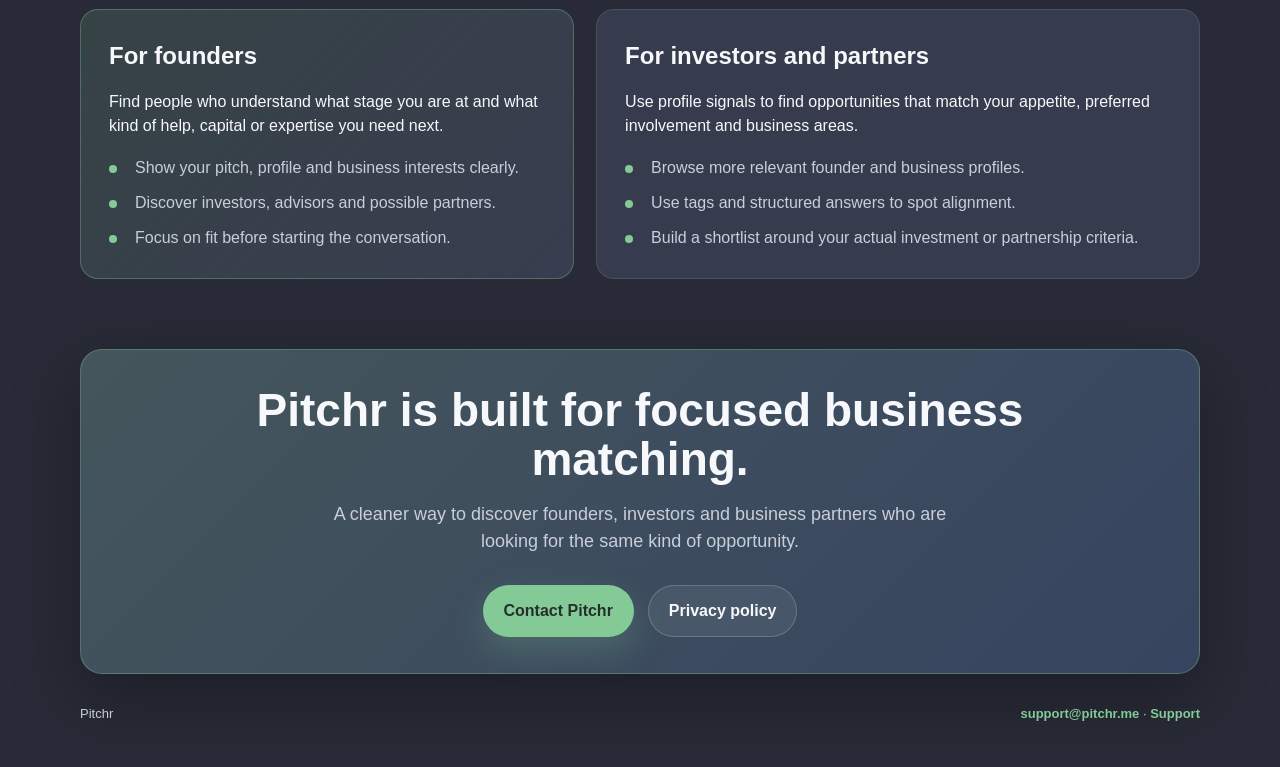
==== commit 14ef12cf: "Update index.html" ====
--- a/marketing/index.html
+++ b/marketing/index.html
@@ -66,7 +66,7 @@
 
     .logo {
       display: block;
-      width: min(178px, 46vw);
+      width: min(230px, 58vw);
       height: auto;
     }
 
@@ -542,7 +542,7 @@
   <div class="page">
     <nav class="nav" aria-label="Main navigation">
       <a href="#top" aria-label="Pitchr home">
-        <img class="logo" src="pitchr_logo.png" alt="Pitchr">
+        <img class="logo" src="../assets/images/pitchr_logo.png" alt="Pitchr">
       </a>
       <div class="nav-links">
         <a href="#why">Why Pitchr</a>
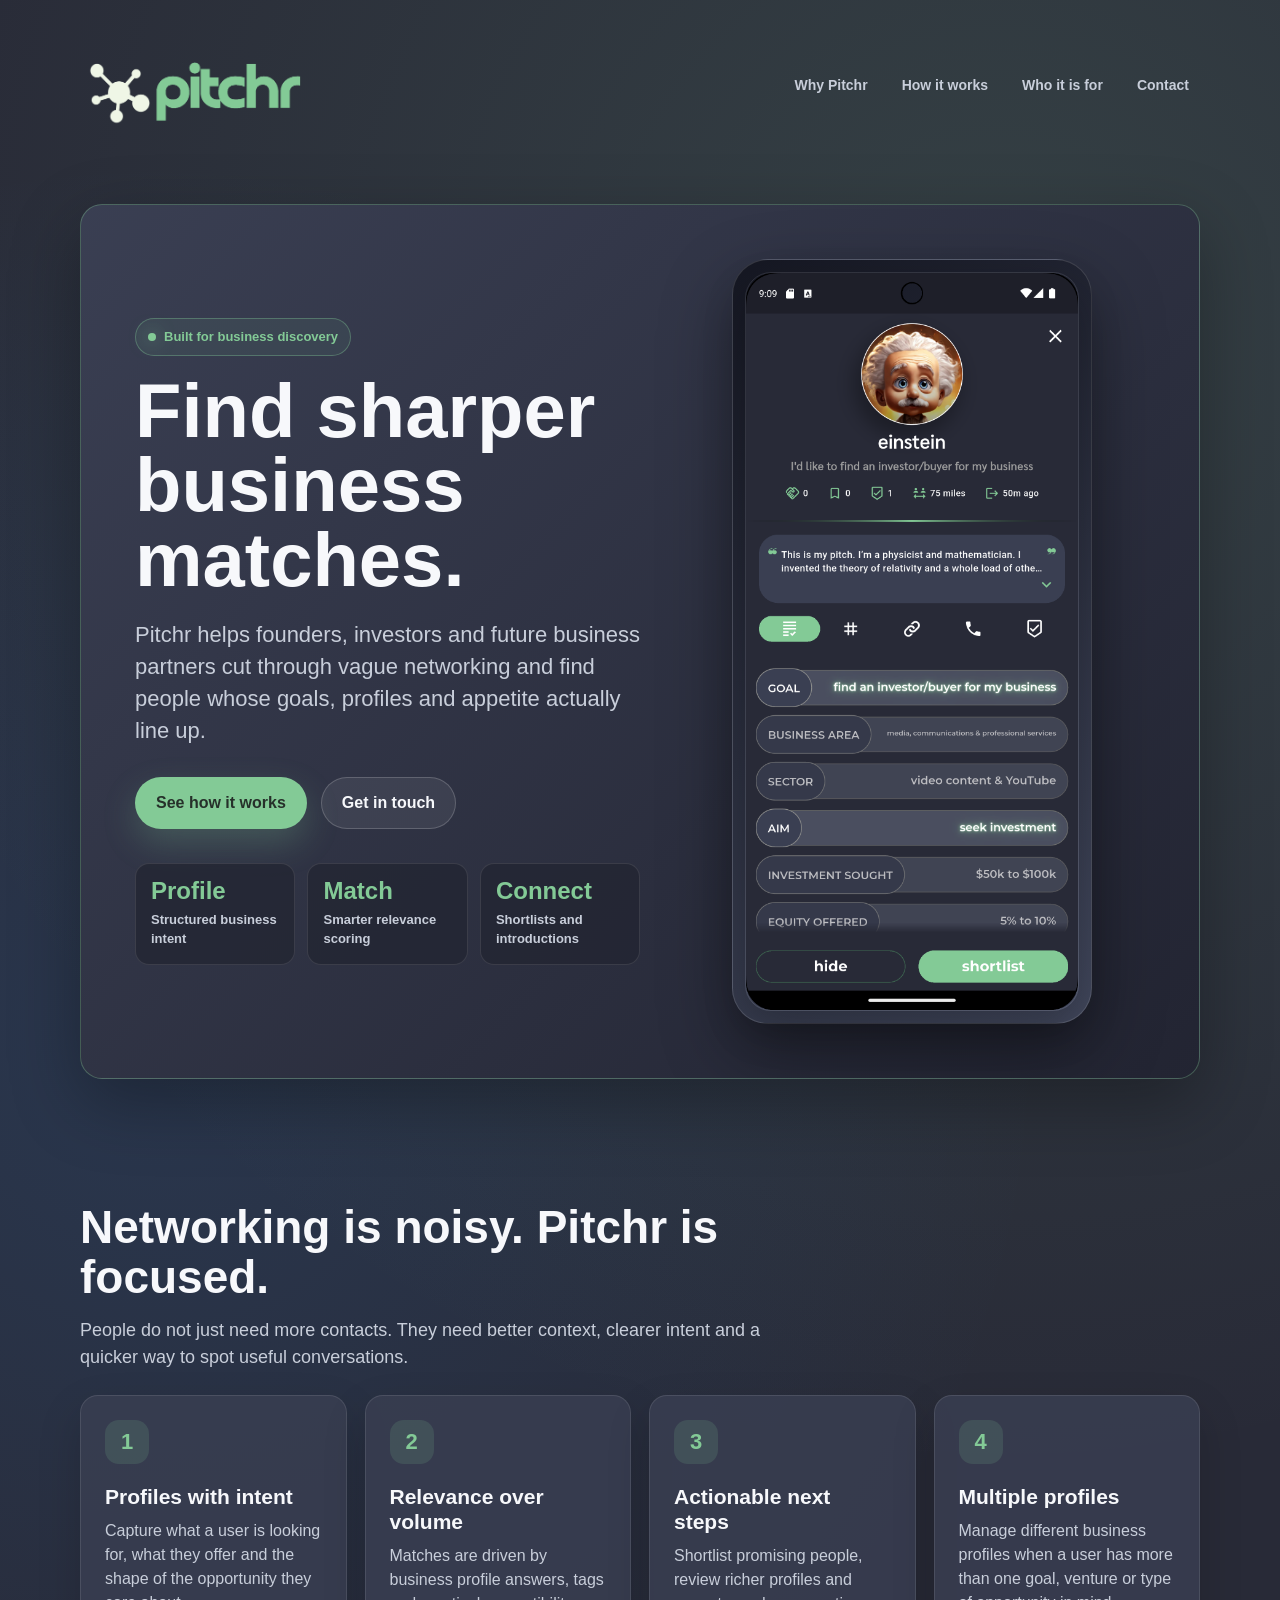
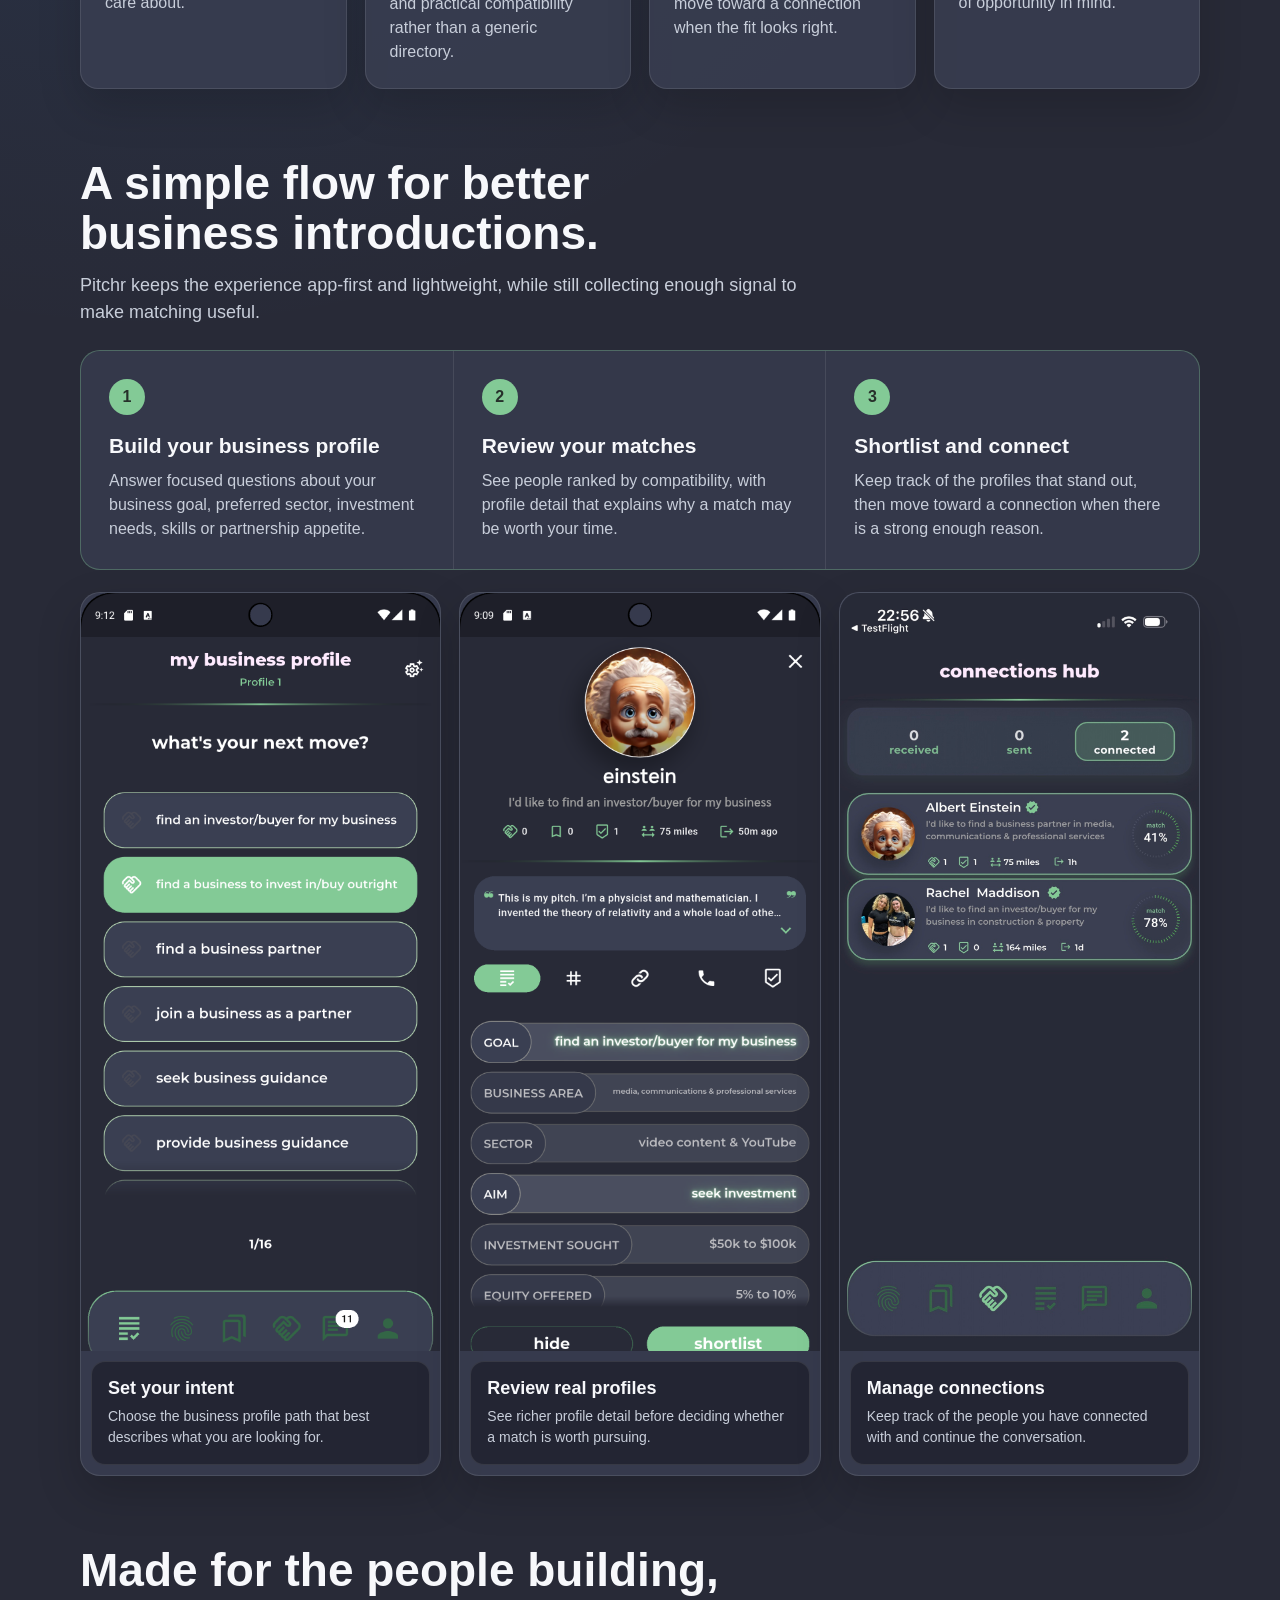
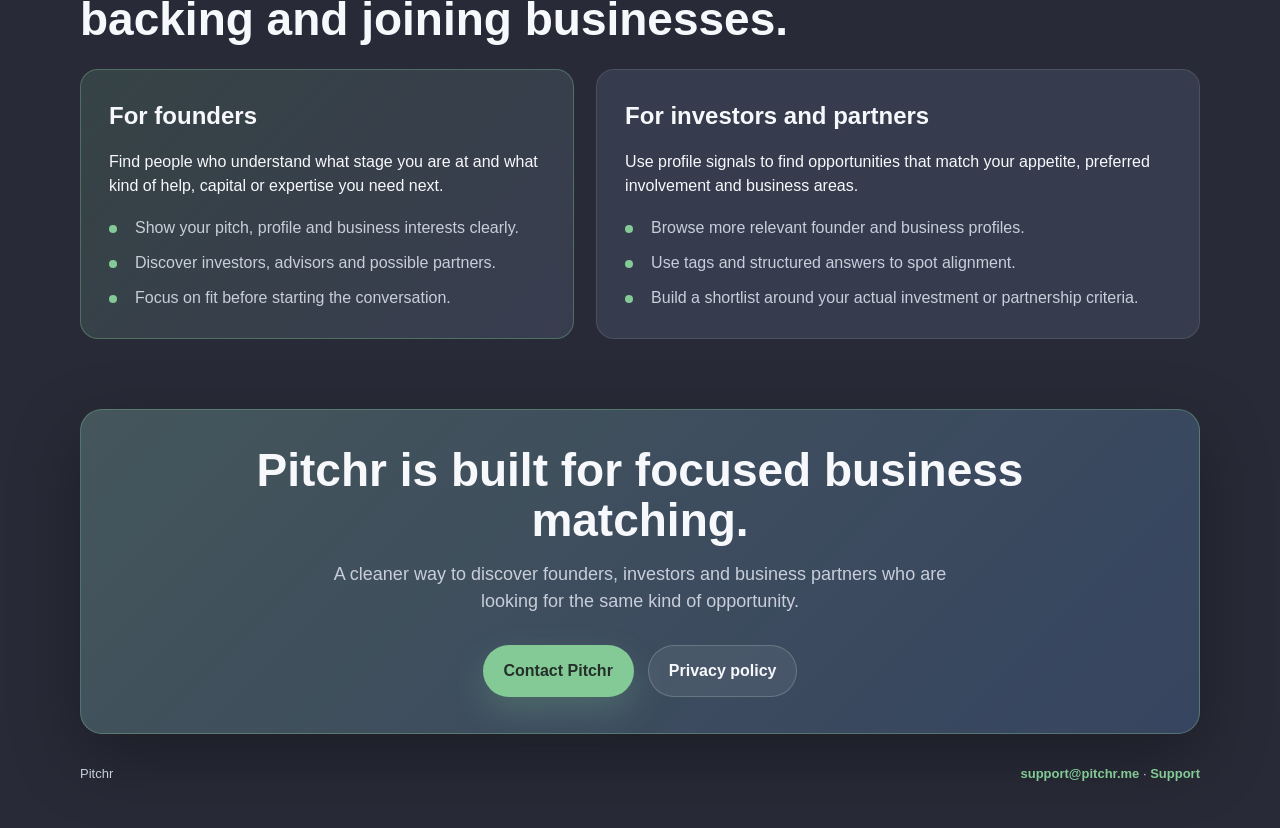
==== commit f015e36f: "Update index.html" ====
--- a/marketing/index.html
+++ b/marketing/index.html
@@ -542,7 +542,7 @@
   <div class="page">
     <nav class="nav" aria-label="Main navigation">
       <a href="#top" aria-label="Pitchr home">
-        <img class="logo" src="../assets/images/pitchr_logo.png" alt="Pitchr">
+        <img class="logo" src="pitchr_logo.png" alt="Pitchr">
       </a>
       <div class="nav-links">
         <a href="#why">Why Pitchr</a>
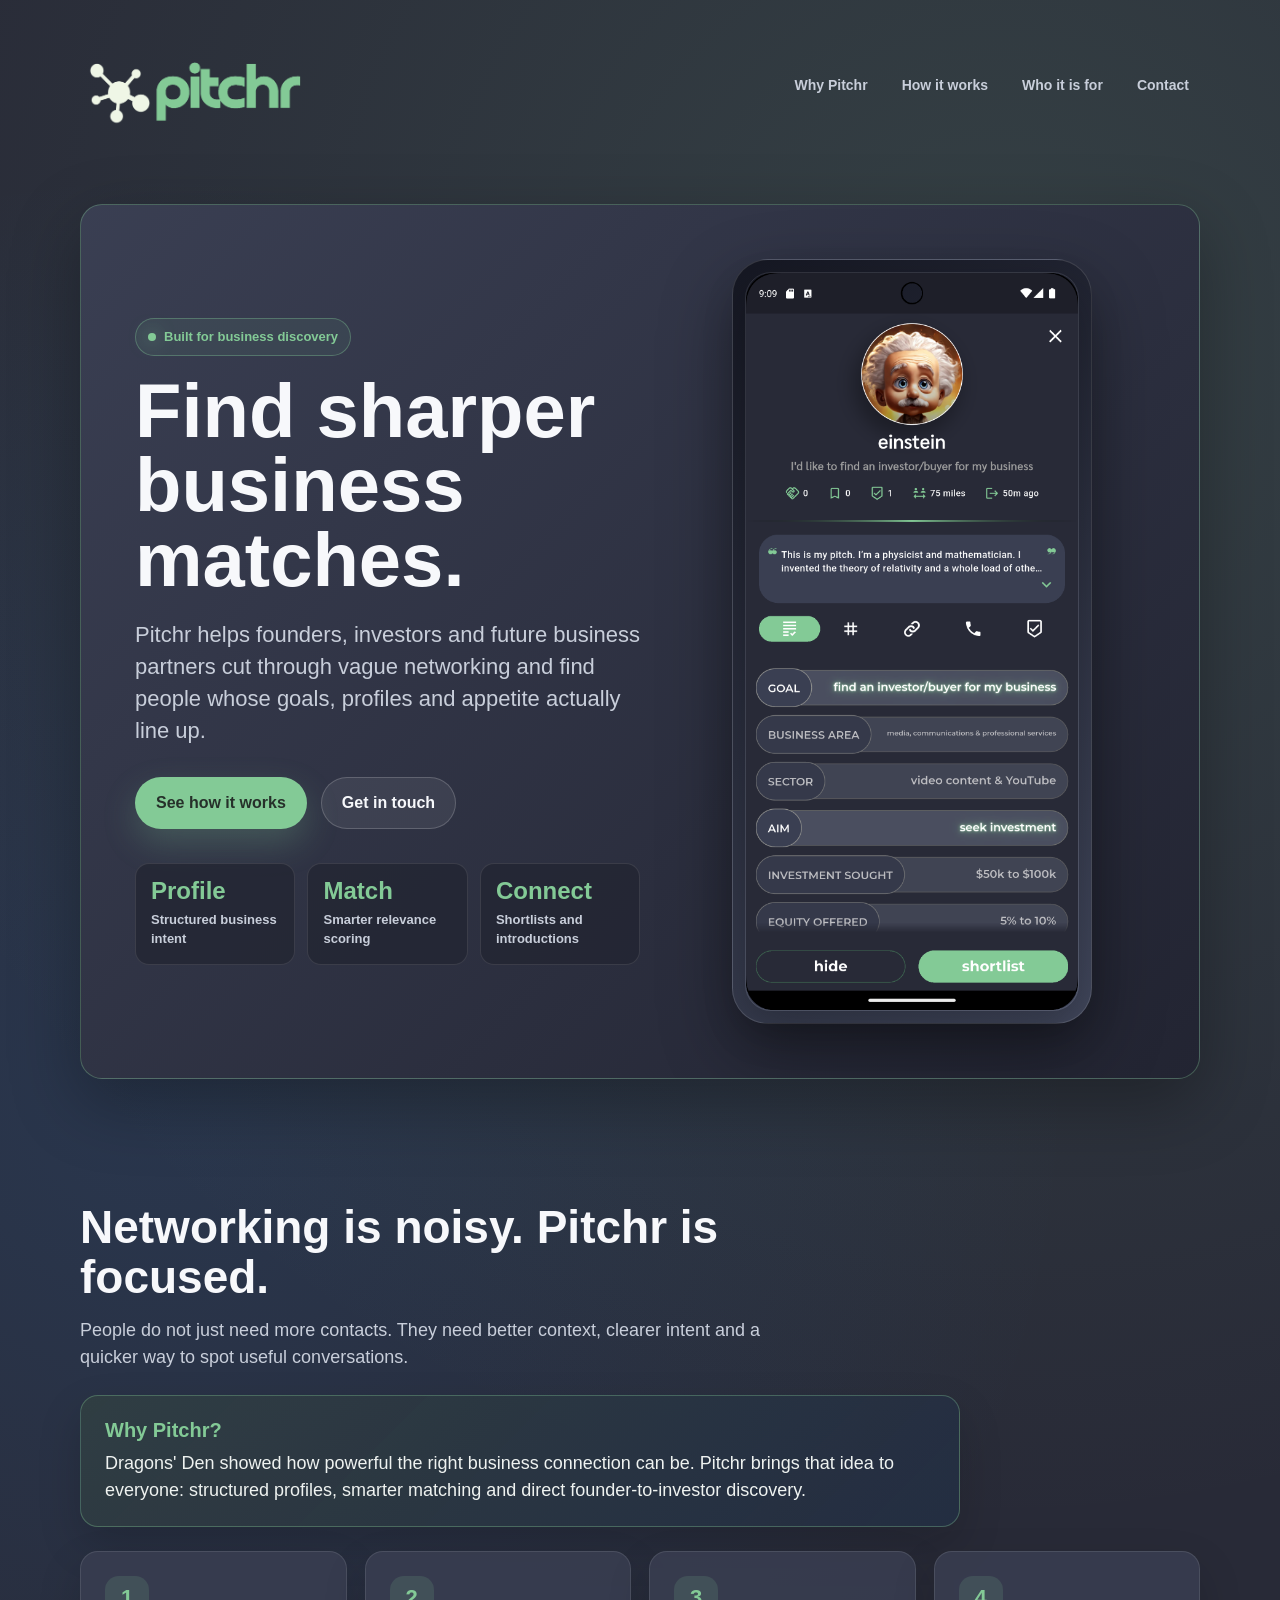
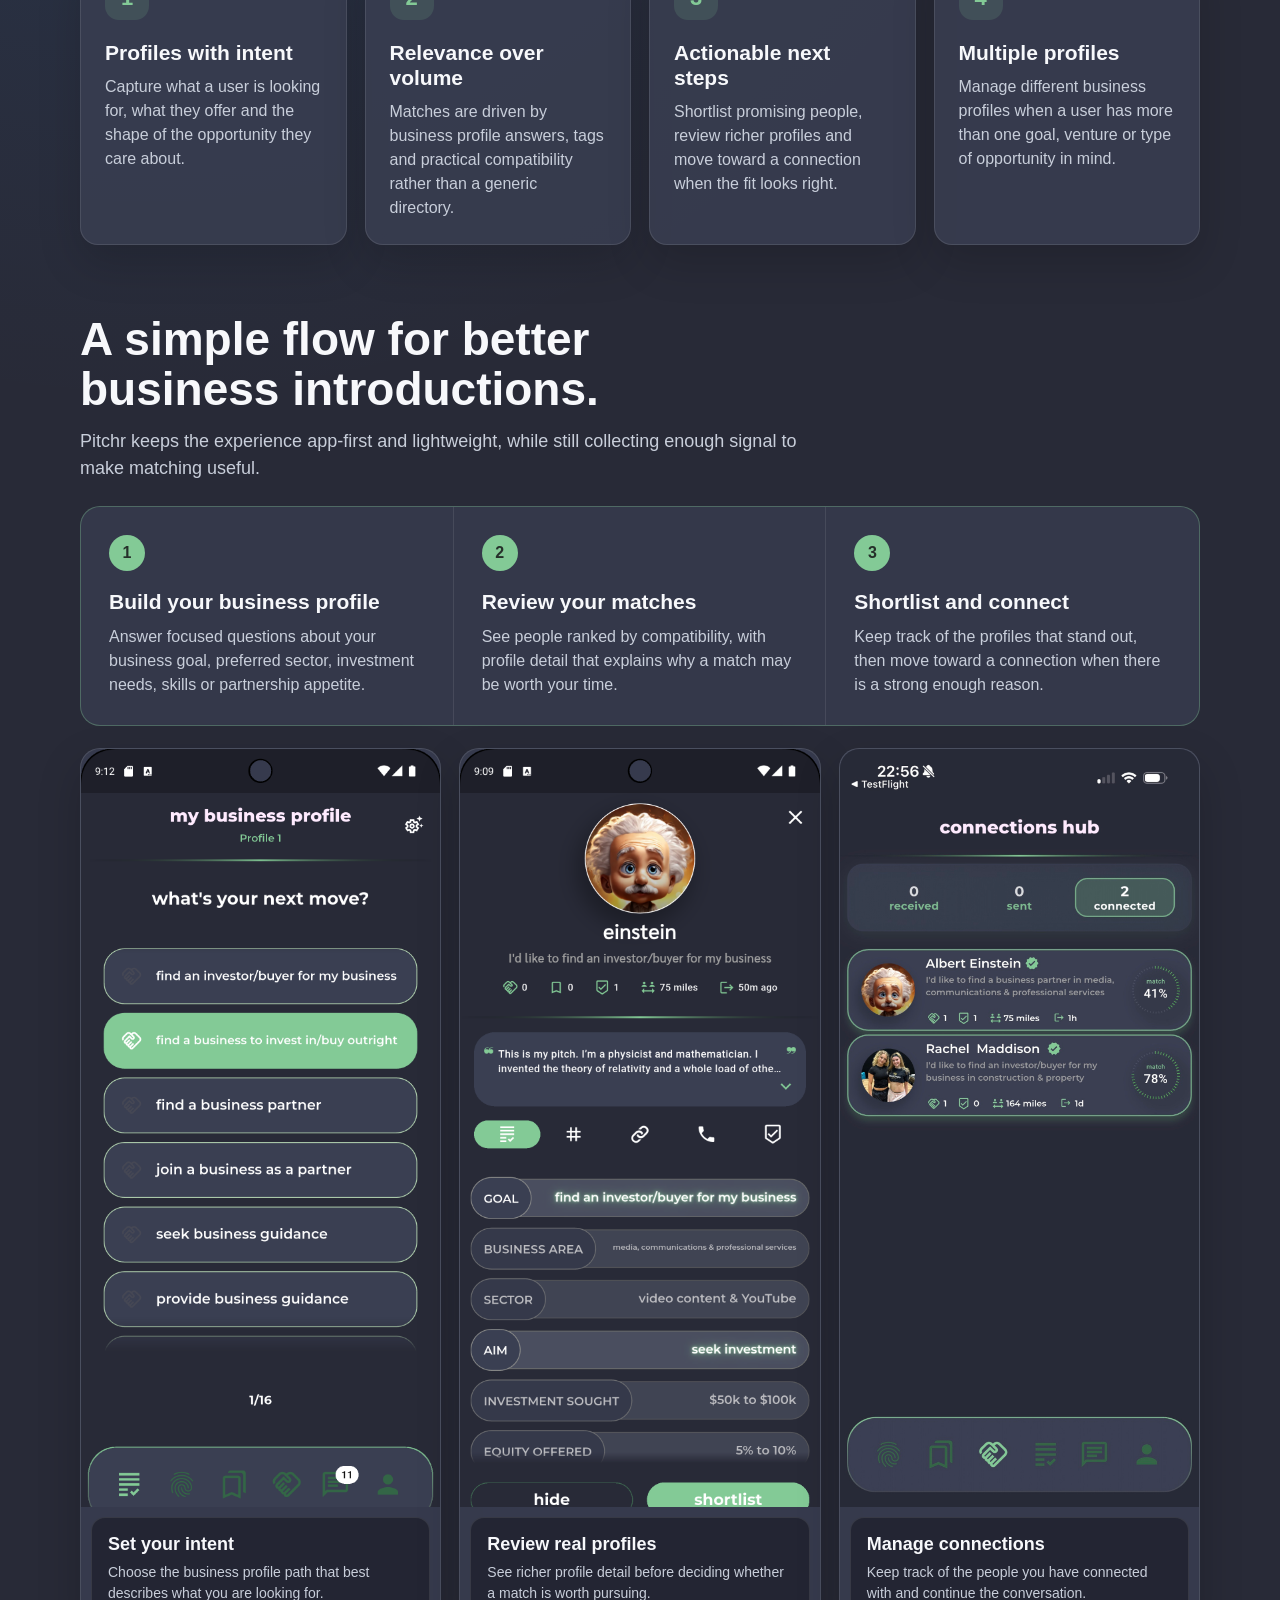
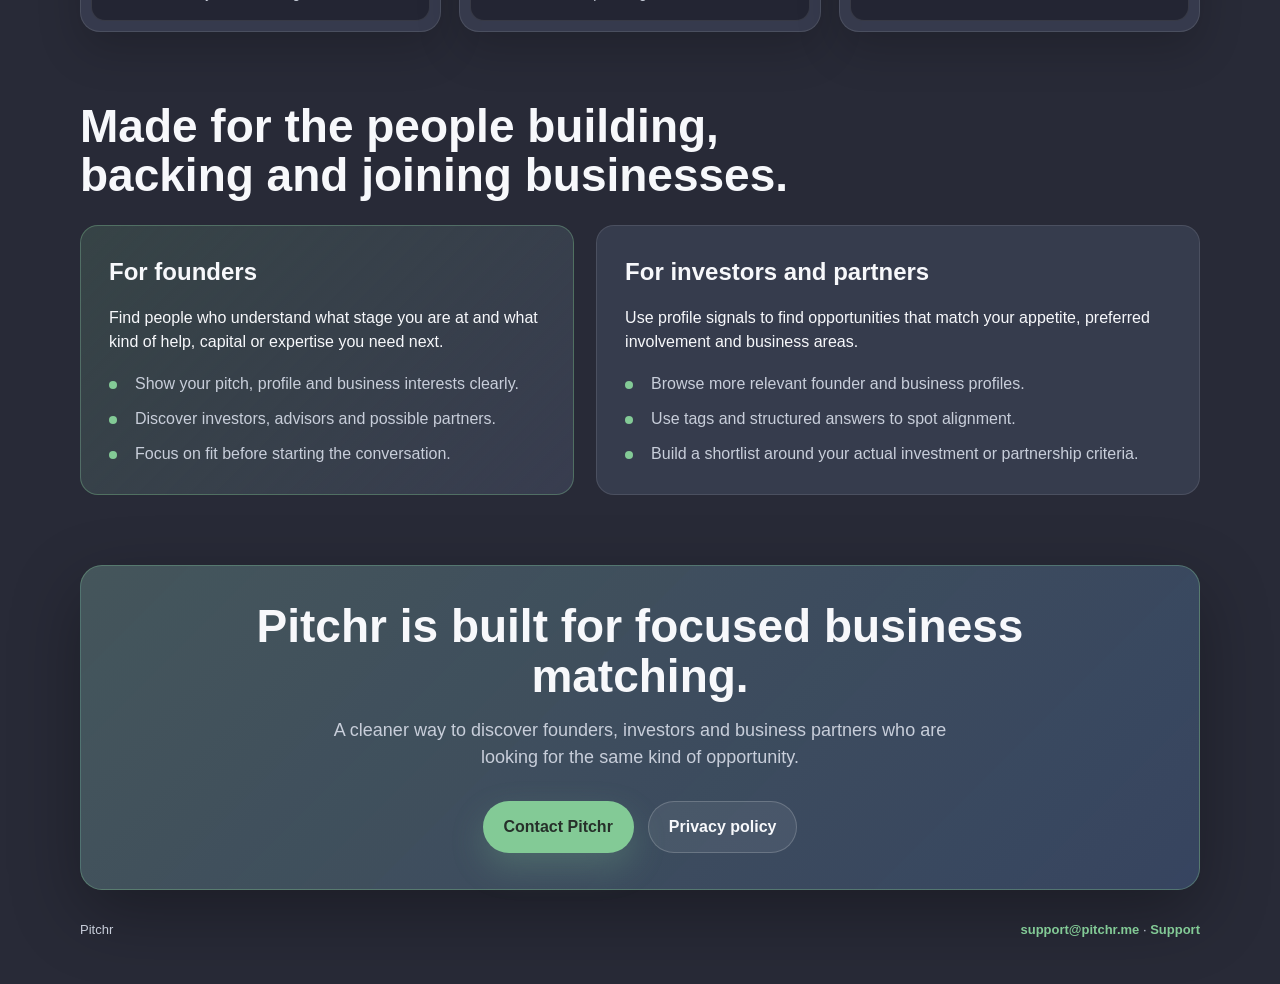
==== commit 443b53ae: "Update index.html" ====
--- a/marketing/index.html
+++ b/marketing/index.html
@@ -303,6 +303,31 @@
       font-size: 18px;
     }
 
+    .origin-note {
+      max-width: 880px;
+      margin: 0 0 24px;
+      padding: 22px 24px;
+      border: 1px solid var(--line);
+      border-radius: 18px;
+      background:
+        linear-gradient(135deg, rgba(131, 202, 150, 0.14), rgba(52, 147, 245, 0.08)),
+        rgba(34, 36, 49, 0.82);
+      box-shadow: 0 18px 44px rgba(0, 0, 0, 0.16);
+    }
+
+    .origin-note h3 {
+      margin: 0 0 8px;
+      color: var(--green);
+      font-size: 20px;
+      line-height: 1.2;
+    }
+
+    .origin-note p {
+      margin: 0;
+      color: var(--soft);
+      font-size: 18px;
+    }
+
     .feature-grid {
       display: grid;
       grid-template-columns: repeat(3, minmax(0, 1fr));
@@ -532,6 +557,7 @@
       .feature-card,
       .step,
       .audience-panel,
+      .origin-note,
       .cta {
         padding: 22px;
       }
@@ -596,6 +622,12 @@
             People do not just need more contacts. They need better context, clearer intent and a quicker way to spot useful conversations.
           </p>
         </div>
+        <article class="origin-note" aria-label="Why Pitchr exists">
+          <h3>Why Pitchr?</h3>
+          <p>
+            Dragons' Den showed how powerful the right business connection can be. Pitchr brings that idea to everyone: structured profiles, smarter matching and direct founder-to-investor discovery.
+          </p>
+        </article>
         <div class="feature-grid four">
           <article class="feature-card">
             <div class="icon">1</div>
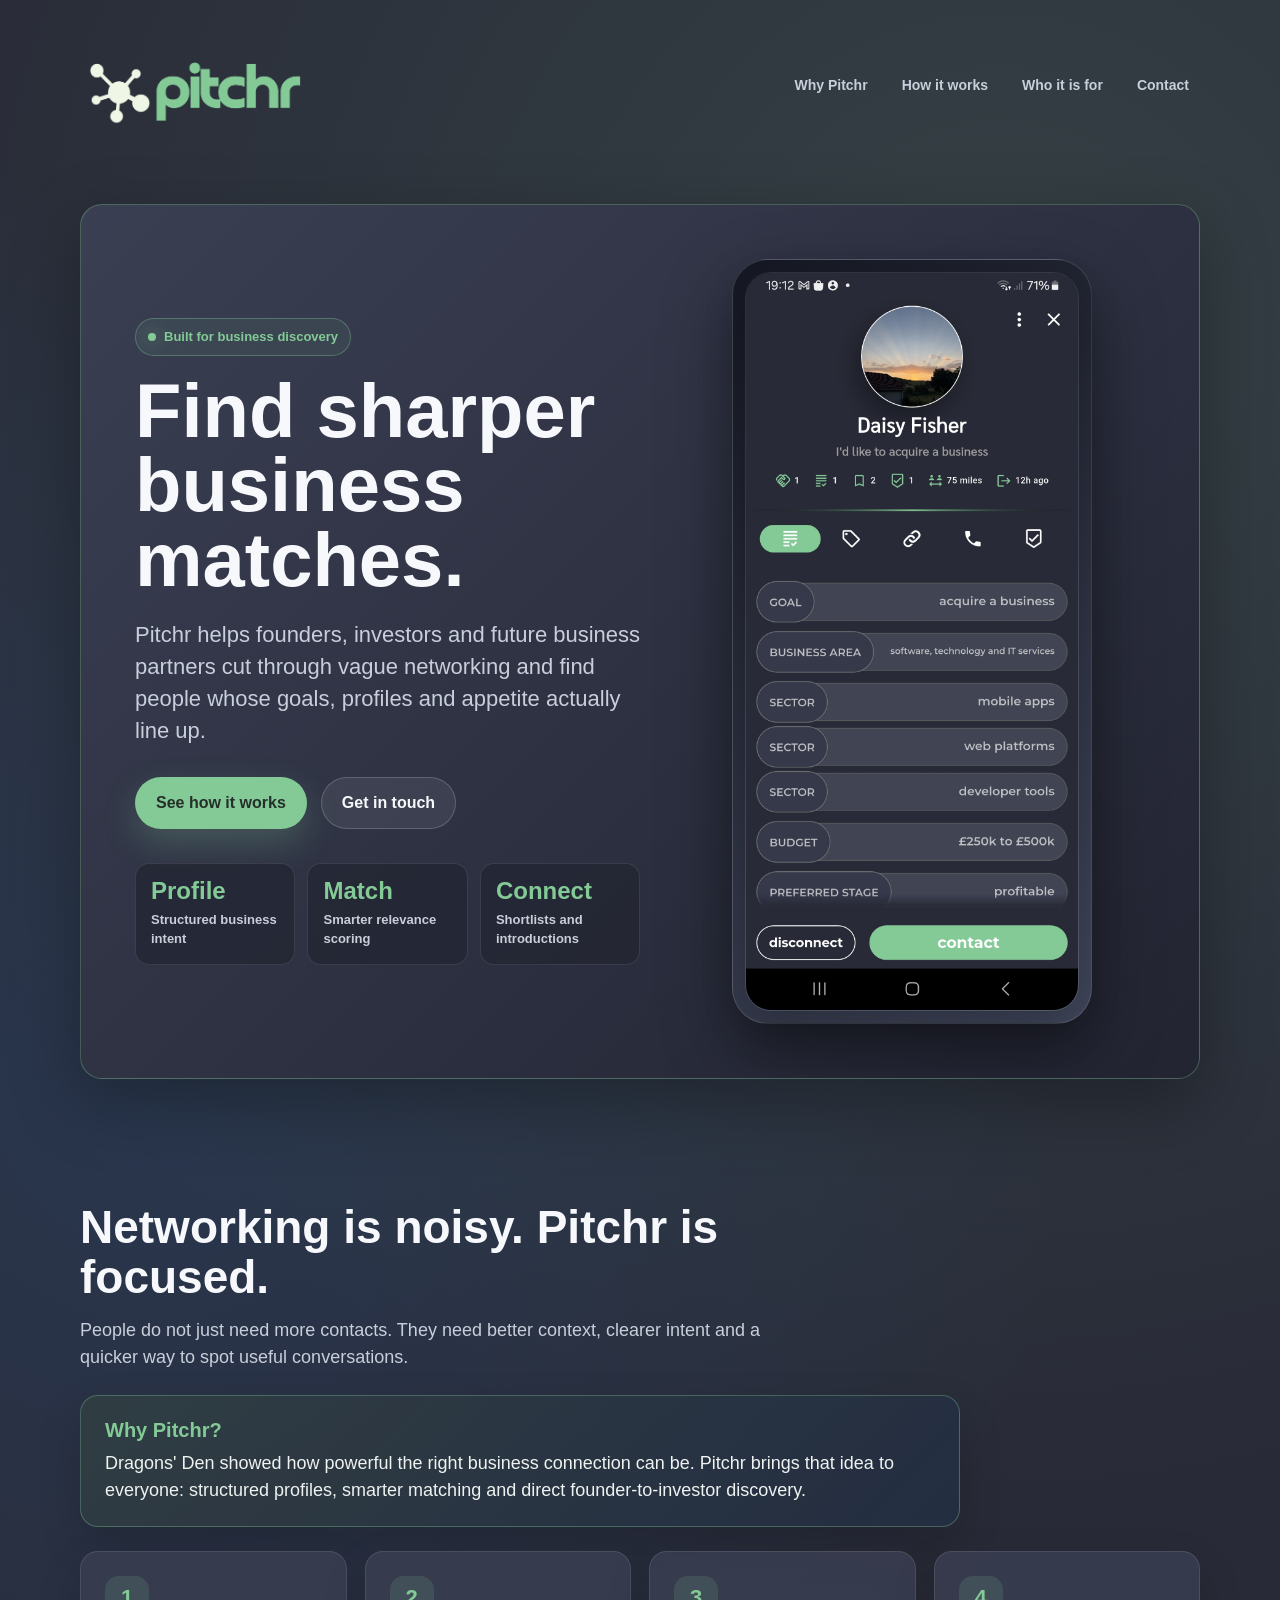
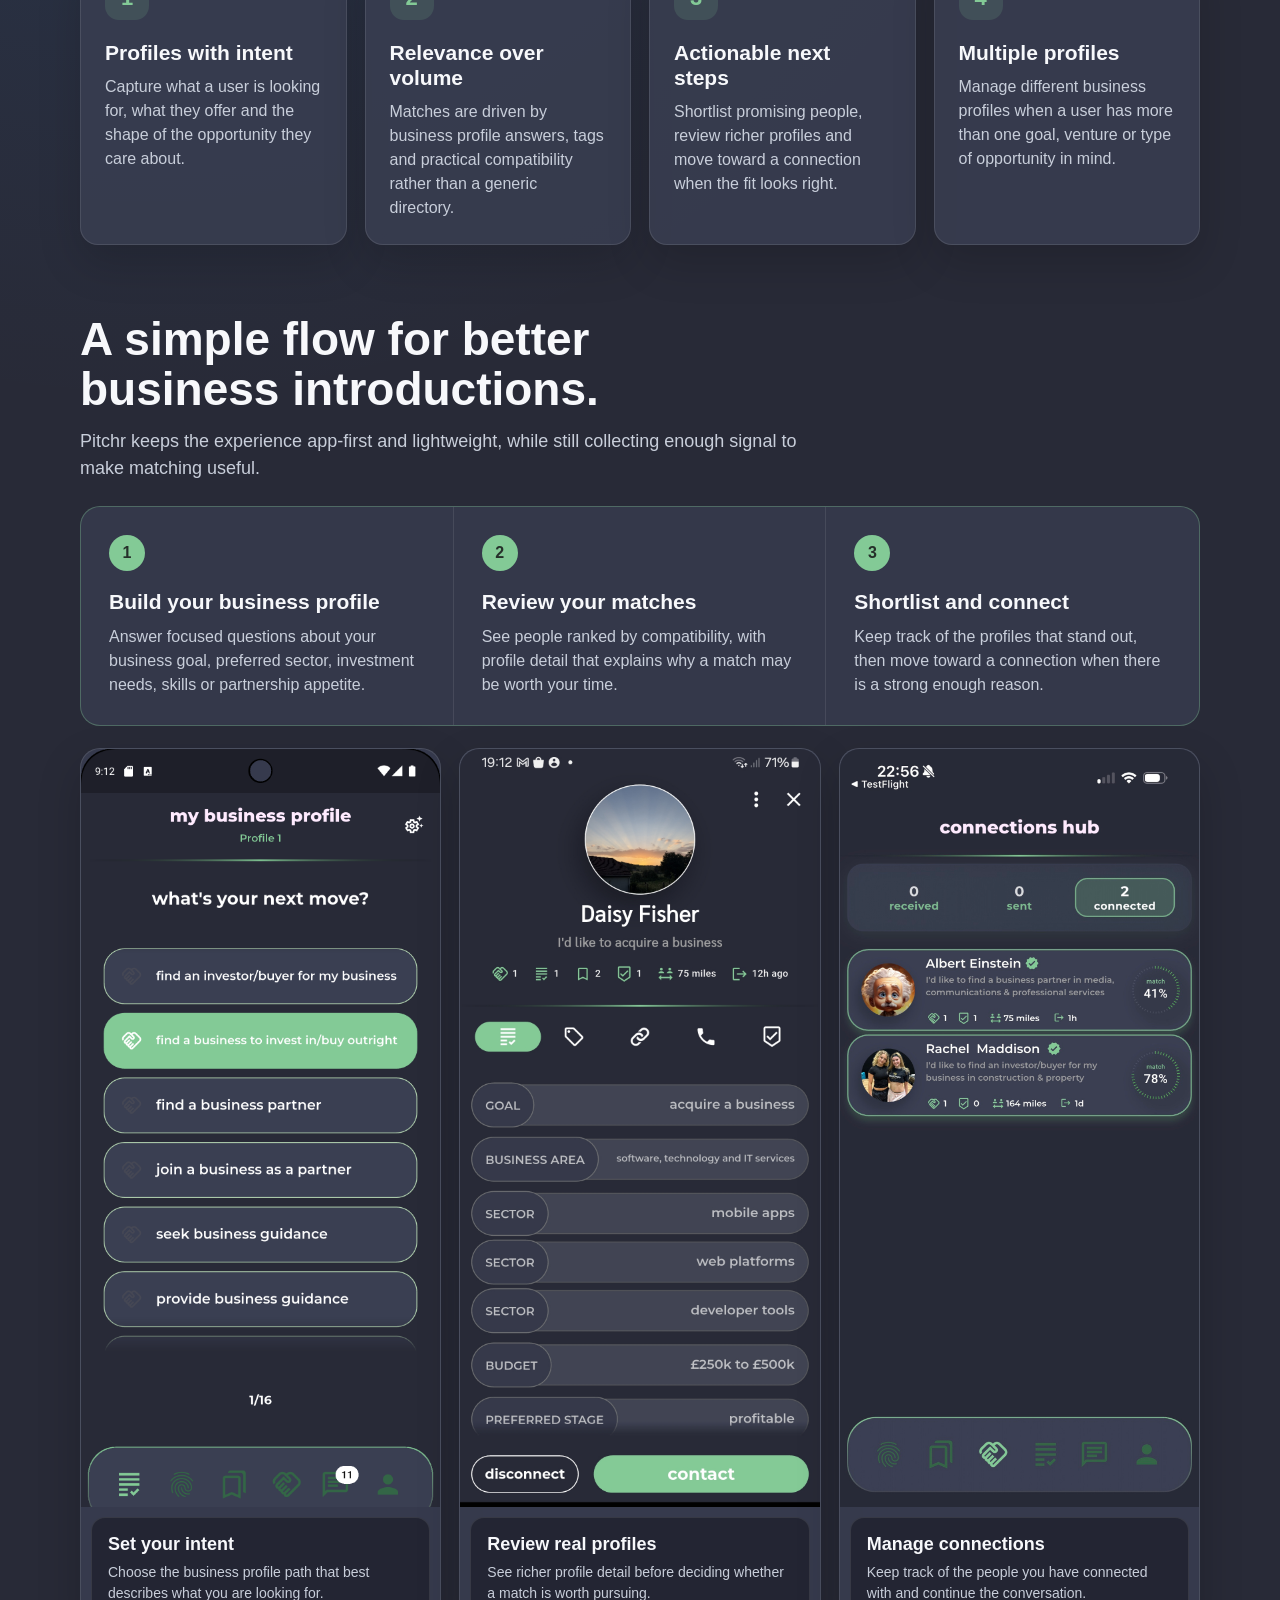
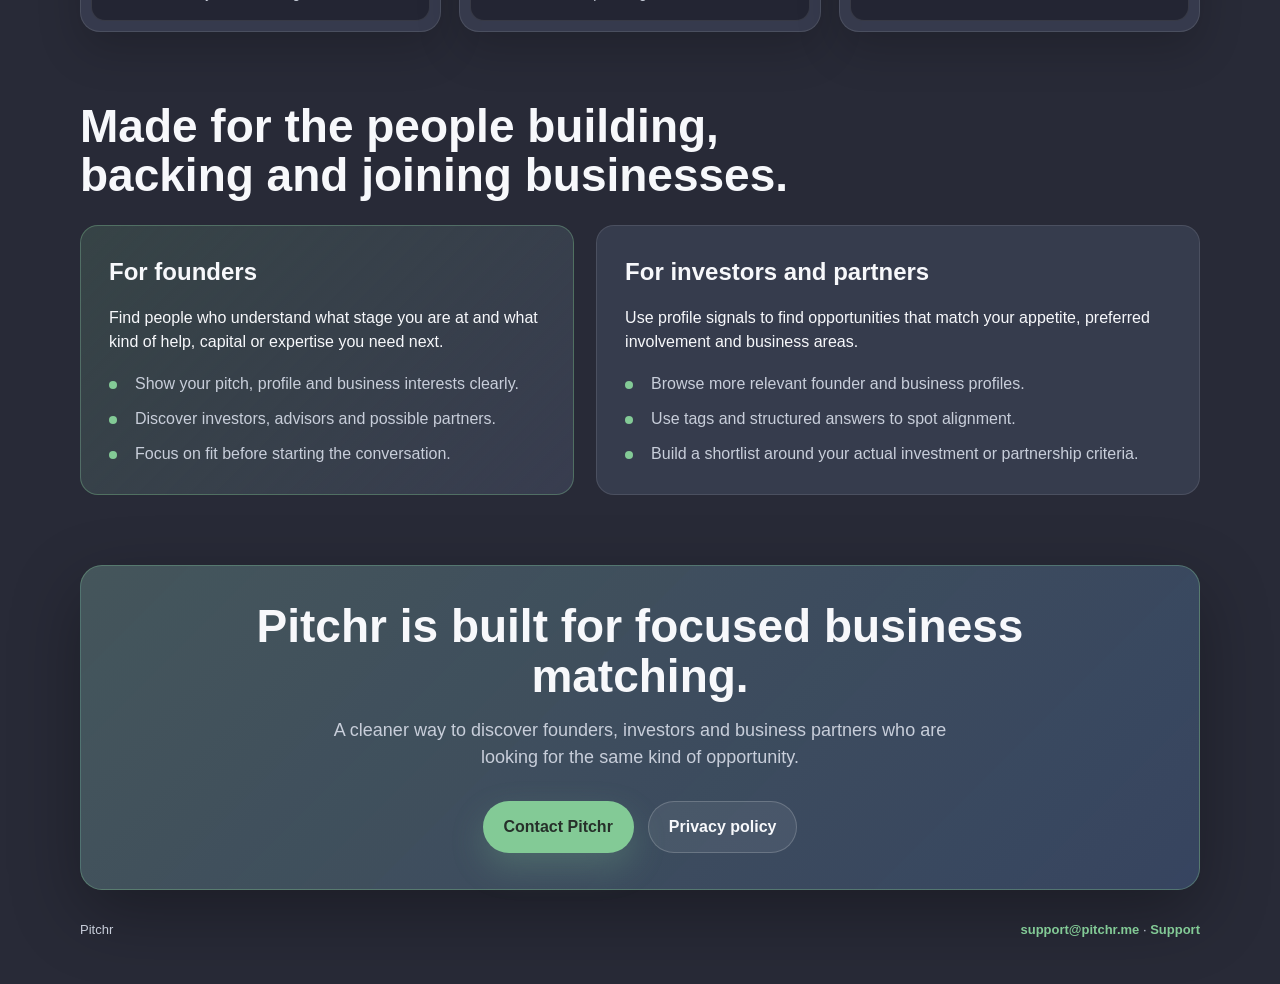
==== commit 1d61c651: "Update index.html" ====
--- a/marketing/index.html
+++ b/marketing/index.html
@@ -609,7 +609,7 @@
             </div>
 
             <div class="hero-shot" aria-label="Pitchr app profile preview">
-              <img src="einstein_profile.png" alt="Pitchr profile screen showing a user's profile, match details and business information">
+              <img src="daisy_fisher.jpg" alt="Pitchr profile screen showing a user's profile, match details and business information">
             </div>
           </div>
         </div>
@@ -685,7 +685,7 @@
             </div>
           </article>
           <article class="screenshot-card">
-            <img src="einstein_profile.png" alt="Pitchr user profile screen showing profile details and business answers">
+            <img src="daisy_fisher.jpg" alt="Pitchr user profile screen showing profile details and business answers">
             <div class="screenshot-caption">
               <h3>Review real profiles</h3>
               <p>See richer profile detail before deciding whether a match is worth pursuing.</p>
